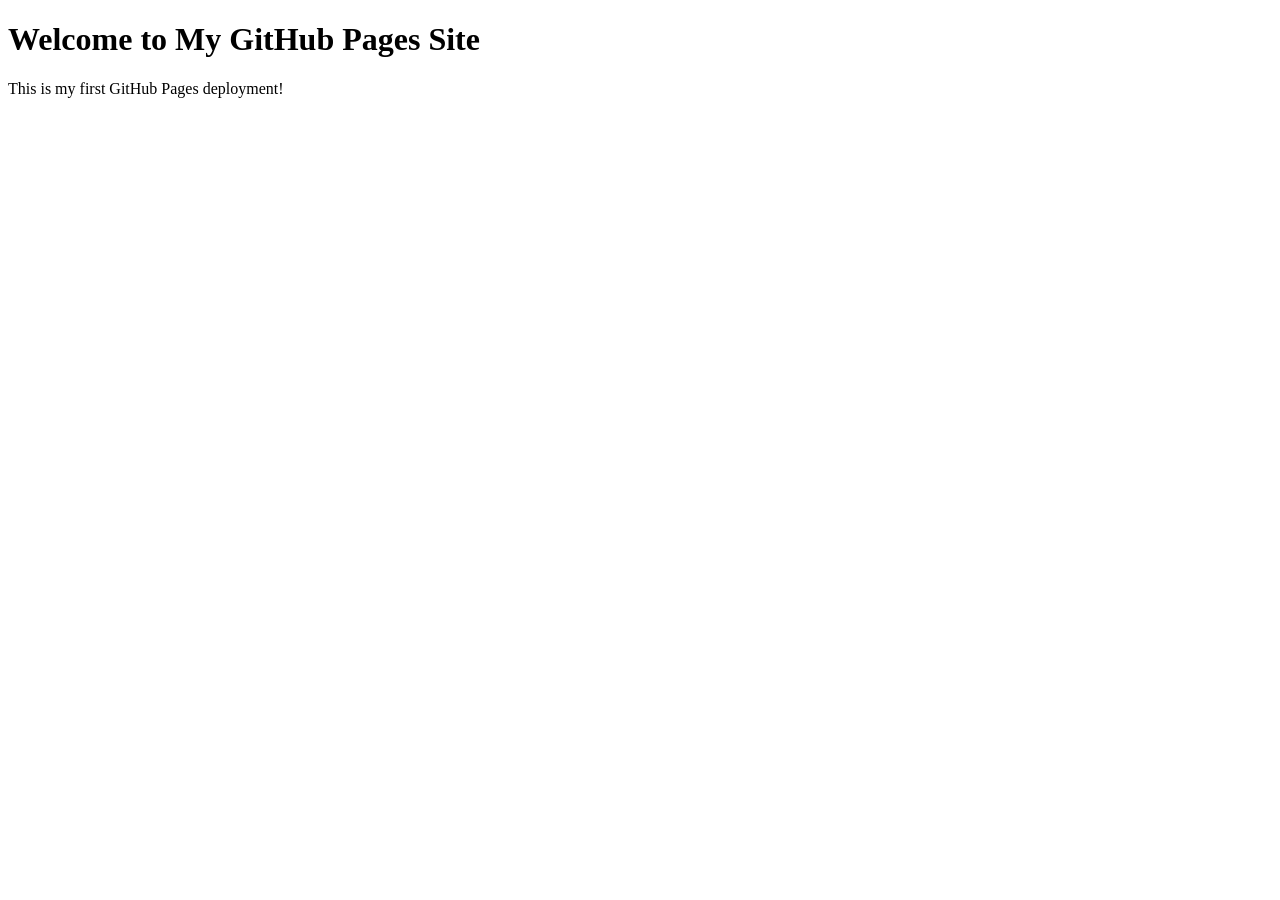
==== index.html @ 26586c3c "Add files via upload" ====
<!DOCTYPE html>
<html lang="en">
<head>
    <meta charset="UTF-8">
    <meta name="viewport" content="width=device-width, initial-scale=1.0">
    <title>My GitHub Pages Site</title>
</head>
<body>
    <h1>Welcome to My GitHub Pages Site</h1>
    <p>This is my first GitHub Pages deployment!</p>
</body>
</html>
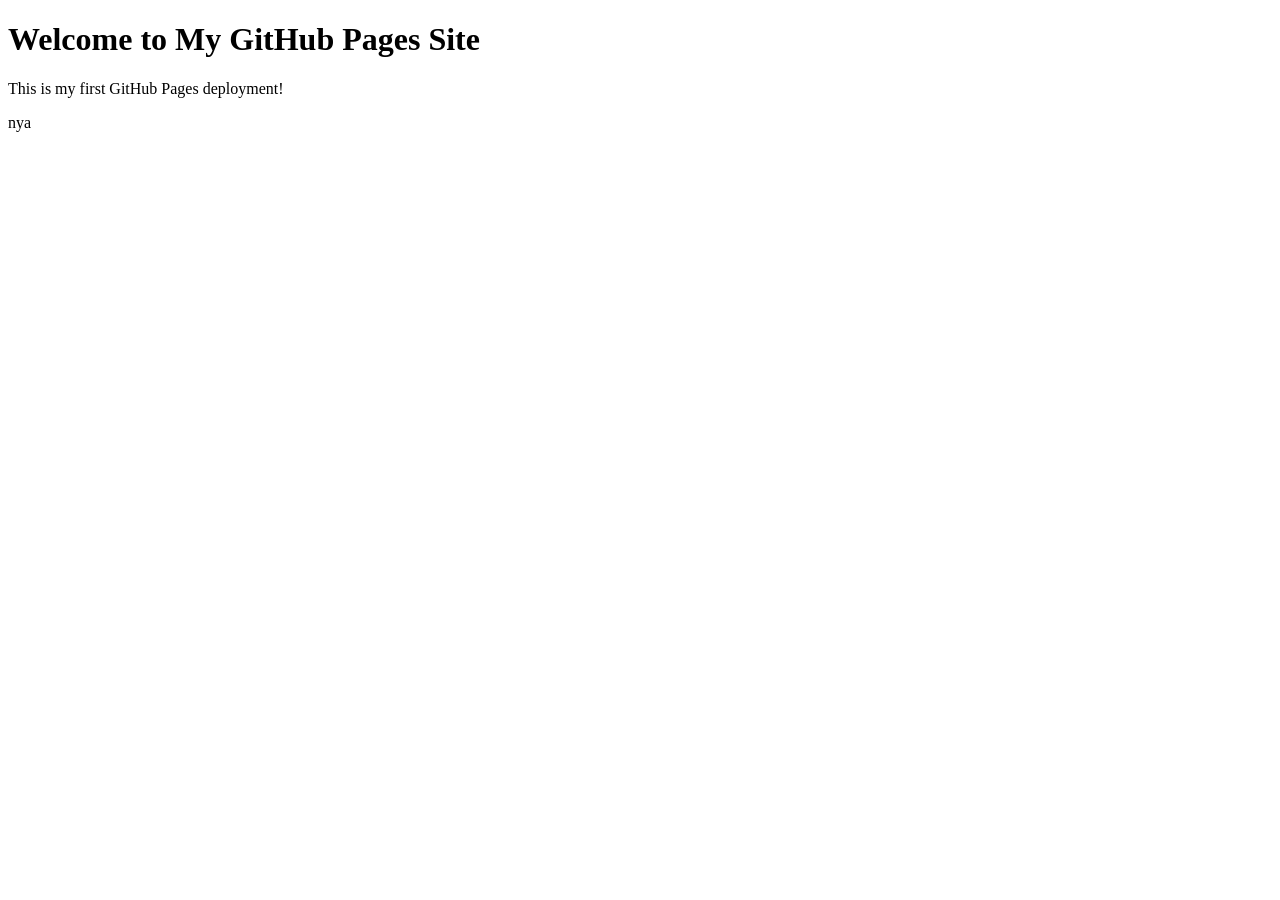
==== commit d32bc1fa: "Add files via upload" ====
--- a/index.html
+++ b/index.html
@@ -8,5 +8,6 @@
 <body>
     <h1>Welcome to My GitHub Pages Site</h1>
     <p>This is my first GitHub Pages deployment!</p>
+    <p>nya</p>
 </body>
 </html>
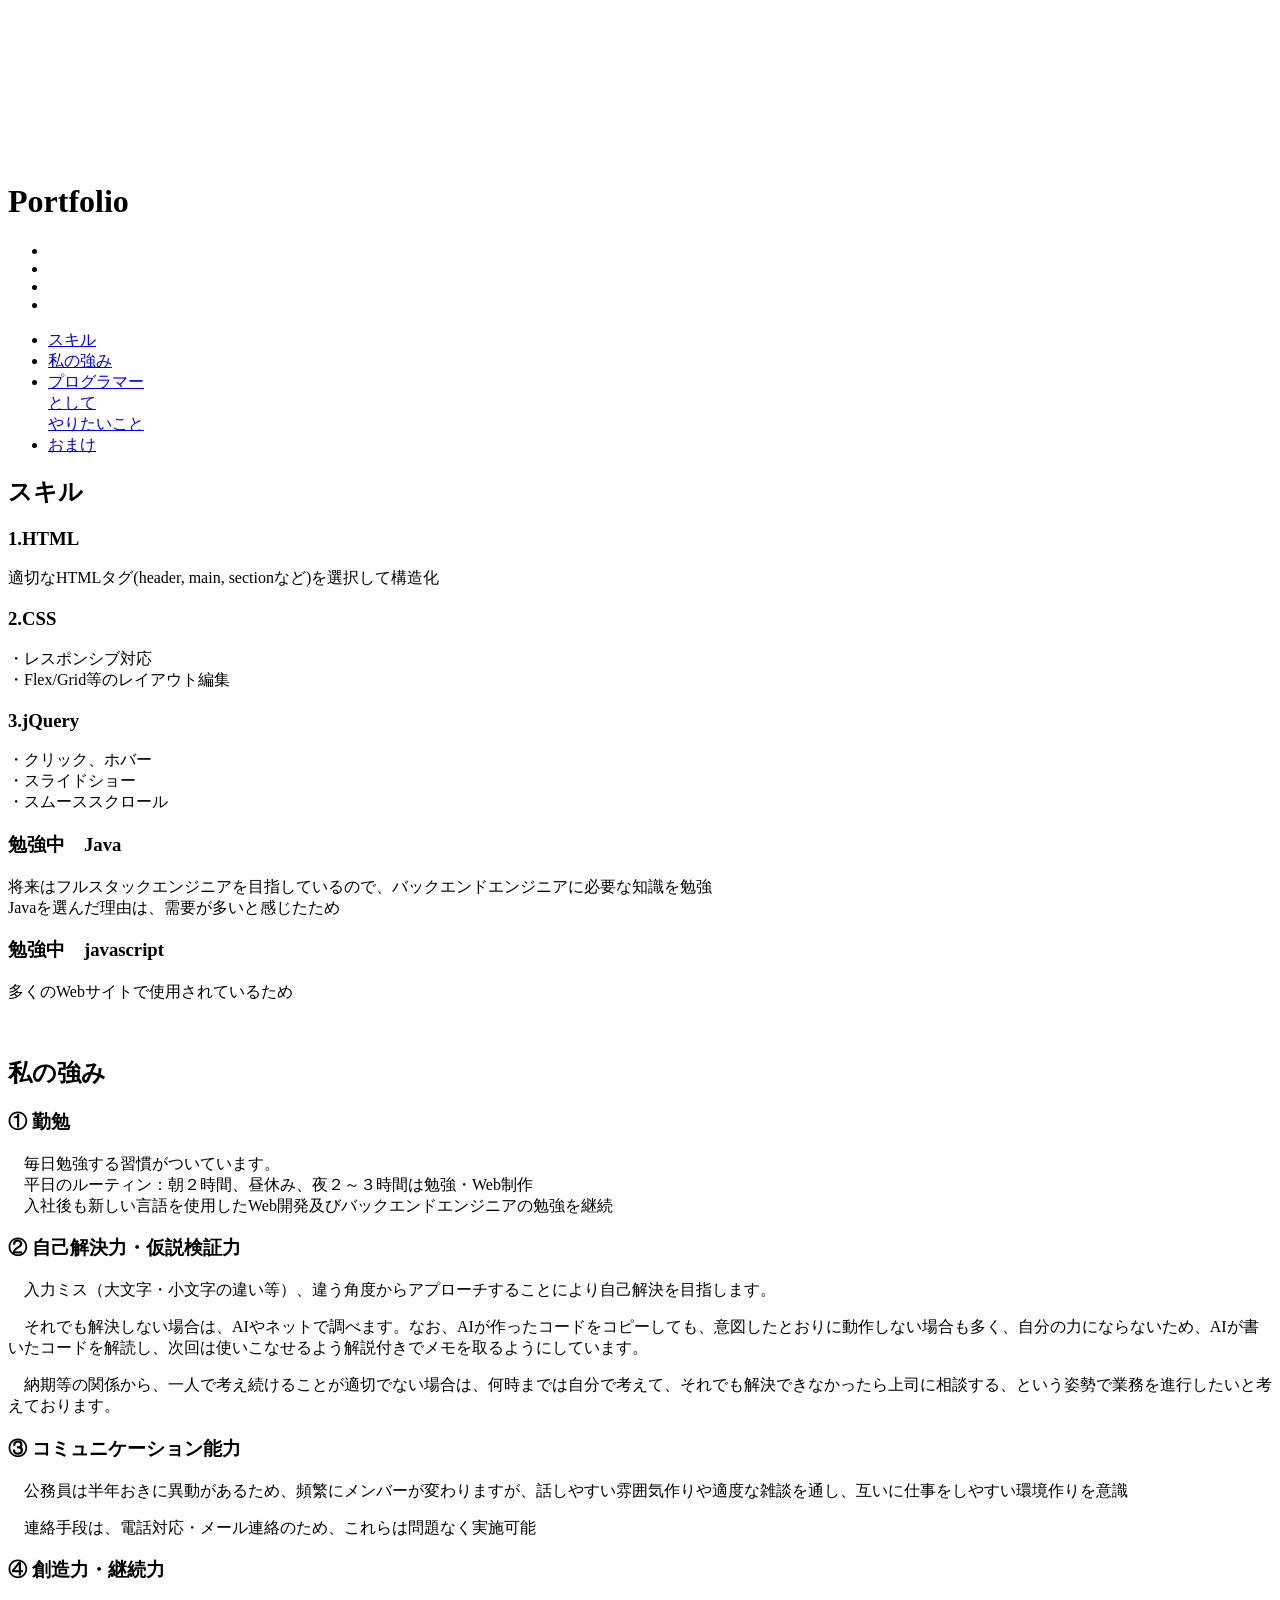
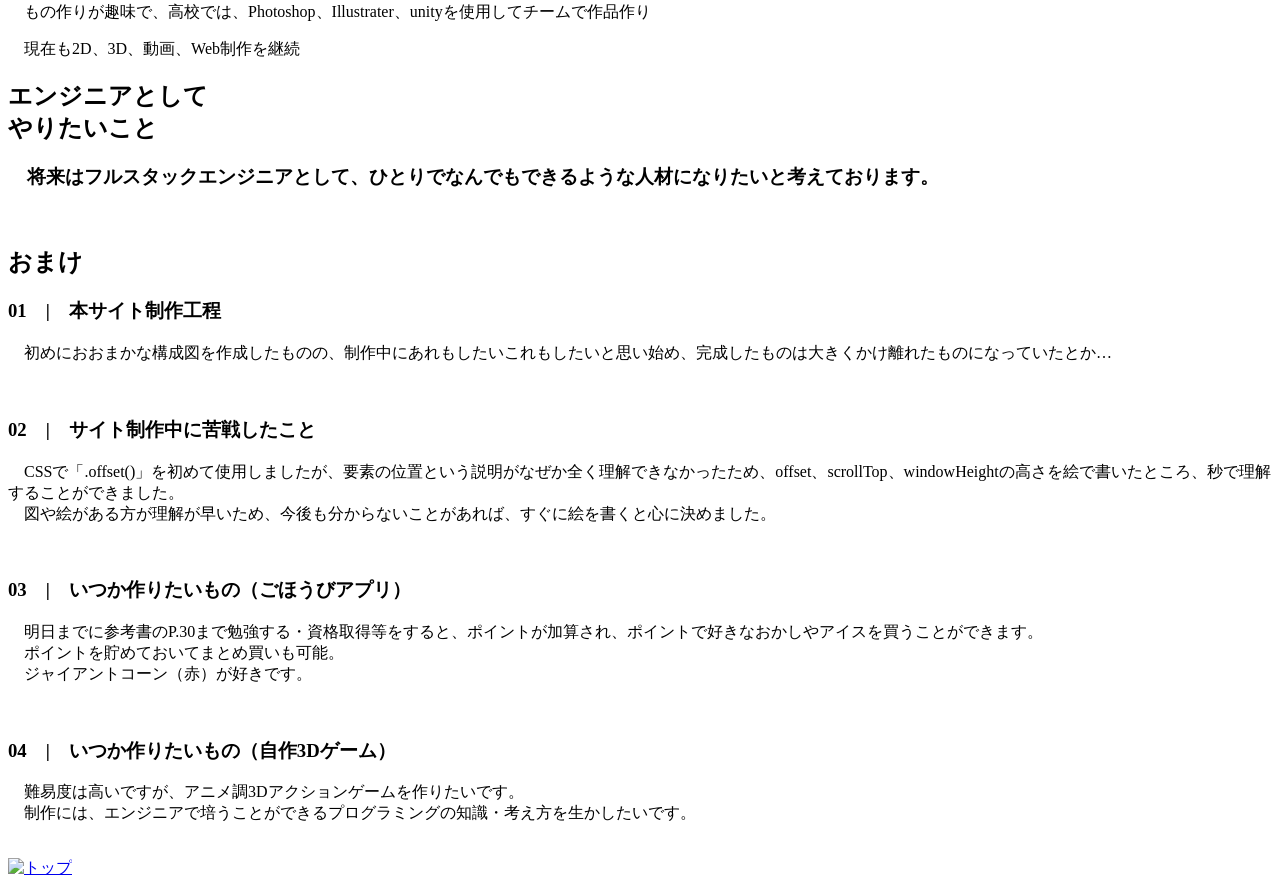
==== commit 39b16df1: "Update index.html" ====
--- a/index.html
+++ b/index.html
@@ -1,13 +1,150 @@
 <!DOCTYPE html>
-<html lang="en">
+<html lang="ja">
 <head>
     <meta charset="UTF-8">
     <meta name="viewport" content="width=device-width, initial-scale=1.0">
-    <title>My GitHub Pages Site</title>
+    <title>Document</title>
+    <link rel="stylesheet" href="style.css">
+    <link rel="preconnect" href="https://fonts.googleapis.com">
+    <link rel="preconnect" href="https://fonts.gstatic.com" crossorigin>
+    <link href="https://fonts.googleapis.com/css2?family=Dela+Gothic+One&display=swap" rel="stylesheet">
 </head>
 <body>
-    <h1>Welcome to My GitHub Pages Site</h1>
-    <p>This is my first GitHub Pages deployment!</p>
-    <p>nya</p>
+    <video src="img/movie.mp4" autoplay muted loop></video>
+    <header>
+        <h1>Portfolio</h1>
+    </header>
+    <main>
+        <div id="top-3D">
+            <ul id="top-image">
+                <li><img src="img/wink.png" alt=""></li>
+                <li><img src="img/jump.png" alt=""></li>
+                <li><img src="img/cat.png" alt=""></li>
+                <li><img src="img/gard.png" alt=""></li>
+            </ul>
+            <nav id="top-menu">
+                <ul id="text">
+                    <li><a href="#Skills">スキル</a><img src="img/HCJ.png" alt=""></li>
+                    <li><a href="#Strongpoint">私の強み</a><img src="img/strongpoint.png" alt=""></li>
+                    <li><a href="#Todo">プログラマー<br>として<br>やりたいこと</a><img src="img/programmer.png" alt=""></li>
+                    <li><a href="#Omake">おまけ</a><img src="img/omake.png" alt=""></li>
+                </ul>
+            </nav>
+        </div>
+
+        <div id="maincenter">
+            <section id="Skills">
+                <h2>スキル</h2>
+                    <div>
+                        <h3>1.HTML</h3>
+                        <p>適切なHTMLタグ(header, main, sectionなど)を選択して構造化</p>
+                    </div>
+                    <div>
+                        <h3>2.CSS</h3>
+                        <p>・レスポンシブ対応<br>
+                        ・Flex/Grid等のレイアウト編集</p>
+                    </div>
+                    <div>
+                    <h3>3.jQuery</h3>
+                        <p>・クリック、ホバー<br>
+                        ・スライドショー<br>
+                        ・スムーススクロール</p>
+                        
+                    </div>
+                    <div>
+                        <h3>勉強中　Java</h3>
+                        <p>将来はフルスタックエンジニアを目指しているので、バックエンドエンジニアに必要な知識を勉強<br>
+                        Javaを選んだ理由は、需要が多いと感じたため</p>
+                    </div>
+                    <div>
+                        <h3>勉強中　javascript</h3>
+                        <p>多くのWebサイトで使用されているため</p>
+                    </div>
+
+                    <img src="img/gide.png" alt="">
+            </section>
+        
+        
+            <section id="Strongpoint">
+                <h2>私の強み</h2>
+                    <div id="hiddenbox">
+                        <div class="sidebox-left">
+                            <h3>① 勤勉</h3>
+                                <p>　毎日勉強する習慣がついています。<br>
+                                　平日のルーティン：朝２時間、昼休み、夜２～３時間は勉強・Web制作</br>
+                                　入社後も新しい言語を使用したWeb開発及びバックエンドエンジニアの勉強を継続</p>
+                        </div>
+                        <div class="sidebox-right">
+                            <h3>② 自己解決力・仮説検証力</h3>
+                                <p>　入力ミス（大文字・小文字の違い等）、違う角度からアプローチすることにより自己解決を目指します。</p>
+                                <p>　それでも解決しない場合は、AIやネットで調べます。なお、AIが作ったコードをコピーしても、意図したとおりに動作しない場合も多く、自分の力にならないため、AIが書いたコードを解読し、次回は使いこなせるよう解説付きでメモを取るようにしています。</p>
+                                <p>　納期等の関係から、一人で考え続けることが適切でない場合は、何時までは自分で考えて、それでも解決できなかったら上司に相談する、という姿勢で業務を進行したいと考えております。</p>
+                        </div>
+                        <div class="sidebox-left">
+                            <h3>③ コミュニケーション能力</h3>
+                                <p>　公務員は半年おきに異動があるため、頻繁にメンバーが変わりますが、話しやすい雰囲気作りや適度な雑談を通し、互いに仕事をしやすい環境作りを意識</p>
+                                <p>　連絡手段は、電話対応・メール連絡のため、これらは問題なく実施可能</p>
+                        </div>
+                        <div class="sidebox-right">
+                            <h3>④ 創造力・継続力</h3>
+                                <p>　もの作りが趣味で、高校では、Photoshop、Illustrater、unityを使用してチームで作品作り</p>
+                                <p>　現在も2D、3D、動画、Web制作を継続</p>
+                        </div>
+                    </div>
+            </section>
+
+            <section id="Todo">
+                <h2>エンジニアとして<br>やりたいこと</h2>
+                    <h3>　将来はフルスタックエンジニアとして、ひとりでなんでもできるような人材になりたいと考えております。</h3>
+                <img src="img/kick.png" alt="">
+            </section>
+
+            <section id="Omake">
+                <h2>おまけ</h2>
+                    <h3>01　|　本サイト制作工程</h3>
+                        <div class="omakebox">
+                                <p>　初めにおおまかな構成図を作成したものの、制作中にあれもしたいこれもしたいと思い始め、完成したものは大きくかけ離れたものになっていたとか…</p>
+                                <img src="img/web.png" alt="">
+                        </div>
+                    <h3>02　|　サイト制作中に苦戦したこと</h3>
+                        <div class="omakebox">
+                            <p>　CSSで「.offset()」を初めて使用しましたが、要素の位置という説明がなぜか全く理解できなかったため、offset、scrollTop、windowHeightの高さを絵で書いたところ、秒で理解することができました。<br>
+                            　図や絵がある方が理解が早いため、今後も分からないことがあれば、すぐに絵を書くと心に決めました。</p>
+                            <img src="img/offset.jpg" alt="">
+                        </div>
+                    <h3>03　|　いつか作りたいもの（ごほうびアプリ）</h3>
+                        <div class="omakebox">
+                            <p>　明日までに参考書のP.30まで勉強する・資格取得等をすると、ポイントが加算され、ポイントで好きなおかしやアイスを買うことができます。</br>
+                            　ポイントを貯めておいてまとめ買いも可能。<br>　ジャイアントコーン（赤）が好きです。</p>
+                            <img src="img/mogumogu.png" alt="">
+                        </div>
+                    <h3>04　|　いつか作りたいもの（自作3Dゲーム）</h3>
+                        <div class="omakebox">
+                            <p>　難易度は高いですが、アニメ調3Dアクションゲームを作りたいです。<br>　制作には、エンジニアで培うことができるプログラミングの知識・考え方を生かしたいです。</p>
+                            <img src="img/SIN.detail.jpg" alt="">
+                            <img src="img/SIN.face.jpg" alt="">
+                        </div>
+            </section>
+        </div>
+
+        <!-- <section id="challenge">
+            <div>
+                <h4>チャレンジモード</h4>
+                <img src="img/offbtn.png" alt="offbtn">
+            </div>
+            <div>
+                <h5>☆</h5>
+            </div>
+        </section> -->
+    </main>
+    <footer>
+        <div id="page-top" class="top-btn">
+            <a href="#">
+                <img src="img/topbtn-close.png" alt="トップ">
+            </a>
+        </div>
+    </footer>
+    <script src="js/jquery-4.0.0.min.js"></script>
+    <script src="js/main.js"></script>
 </body>
 </html>
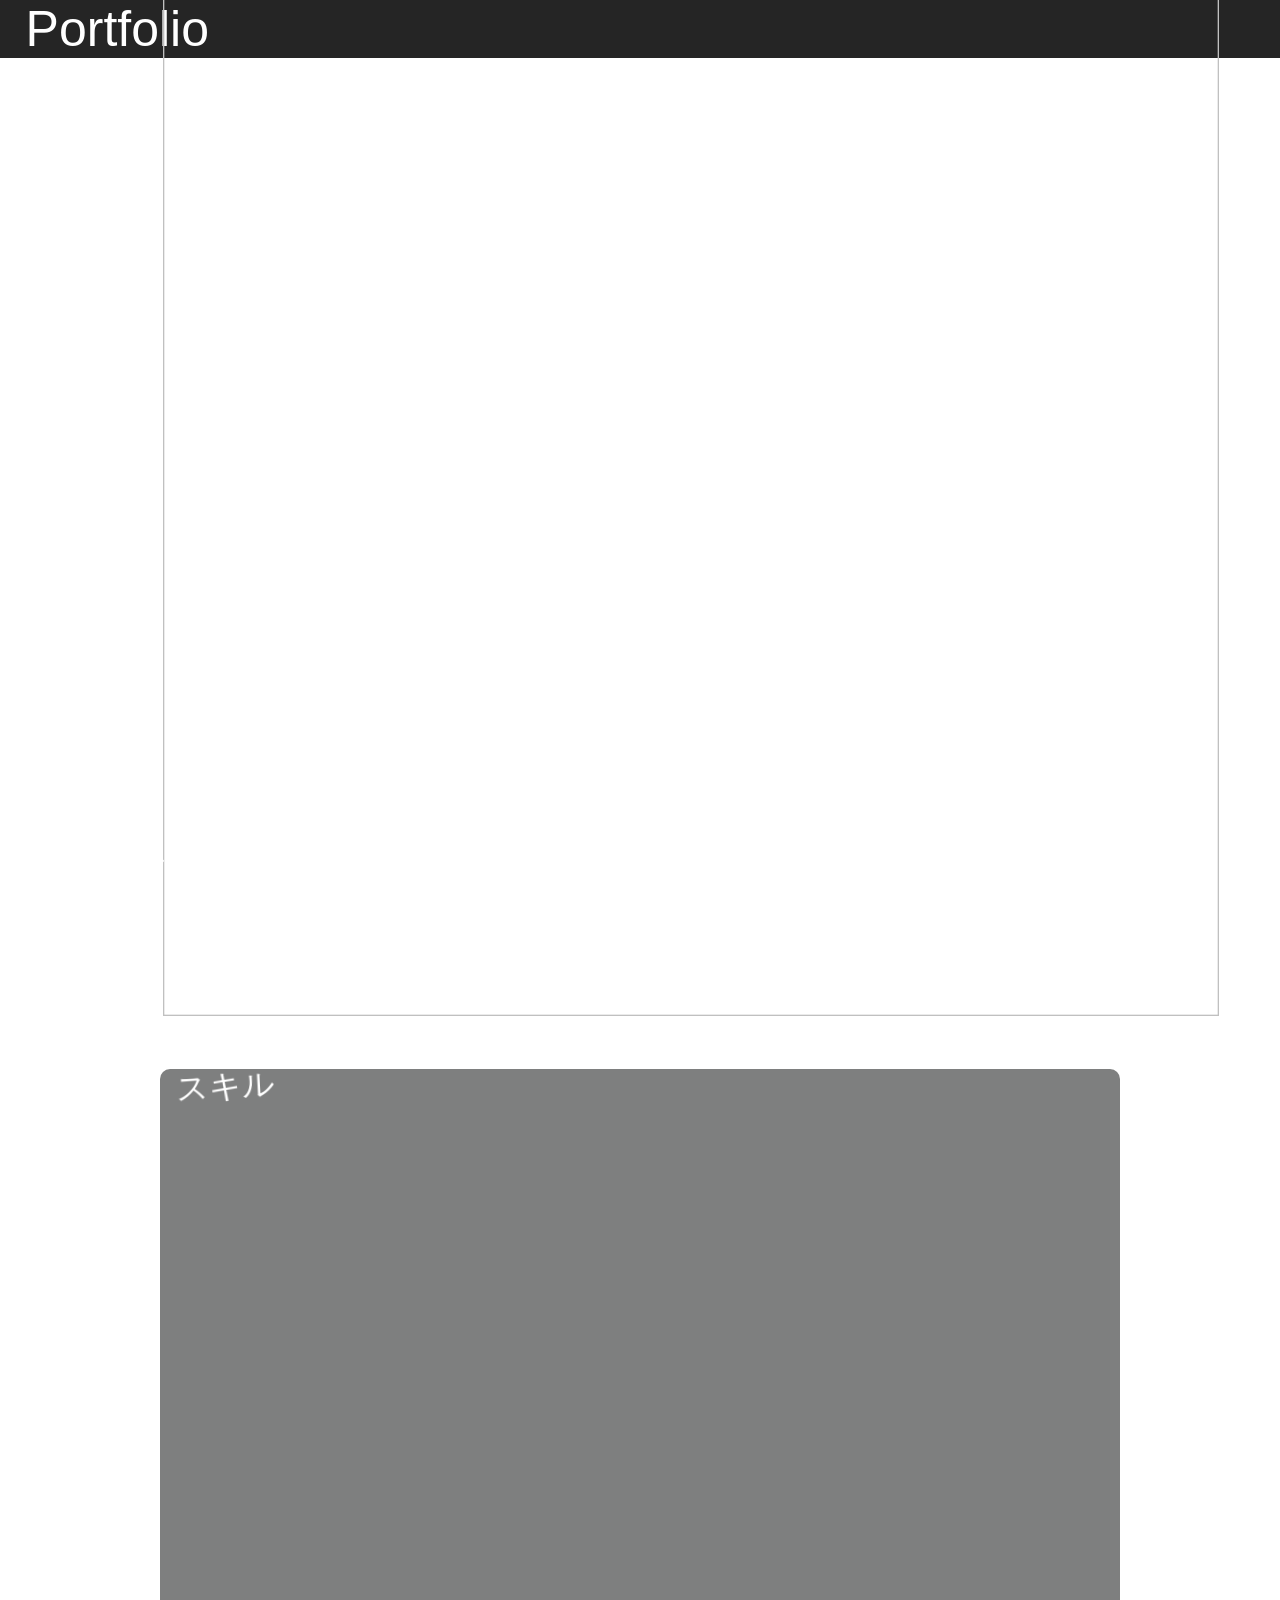
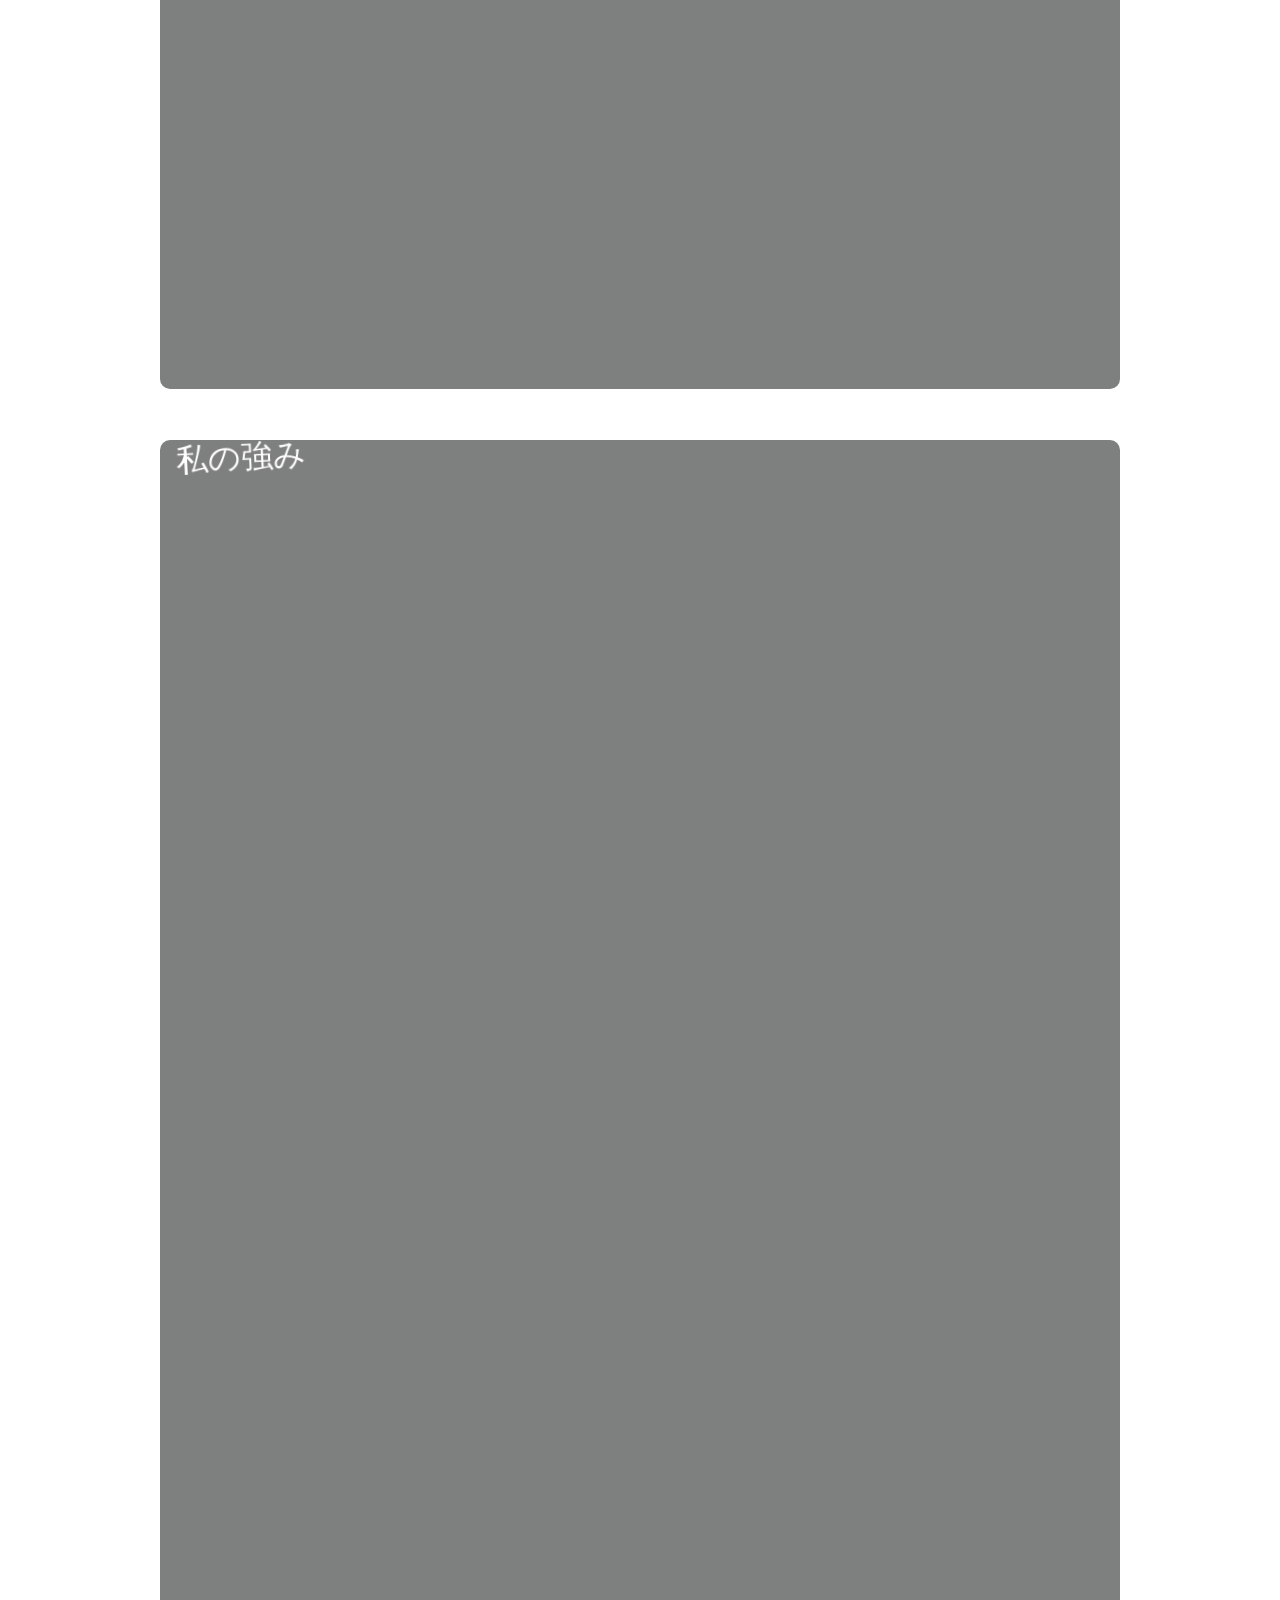
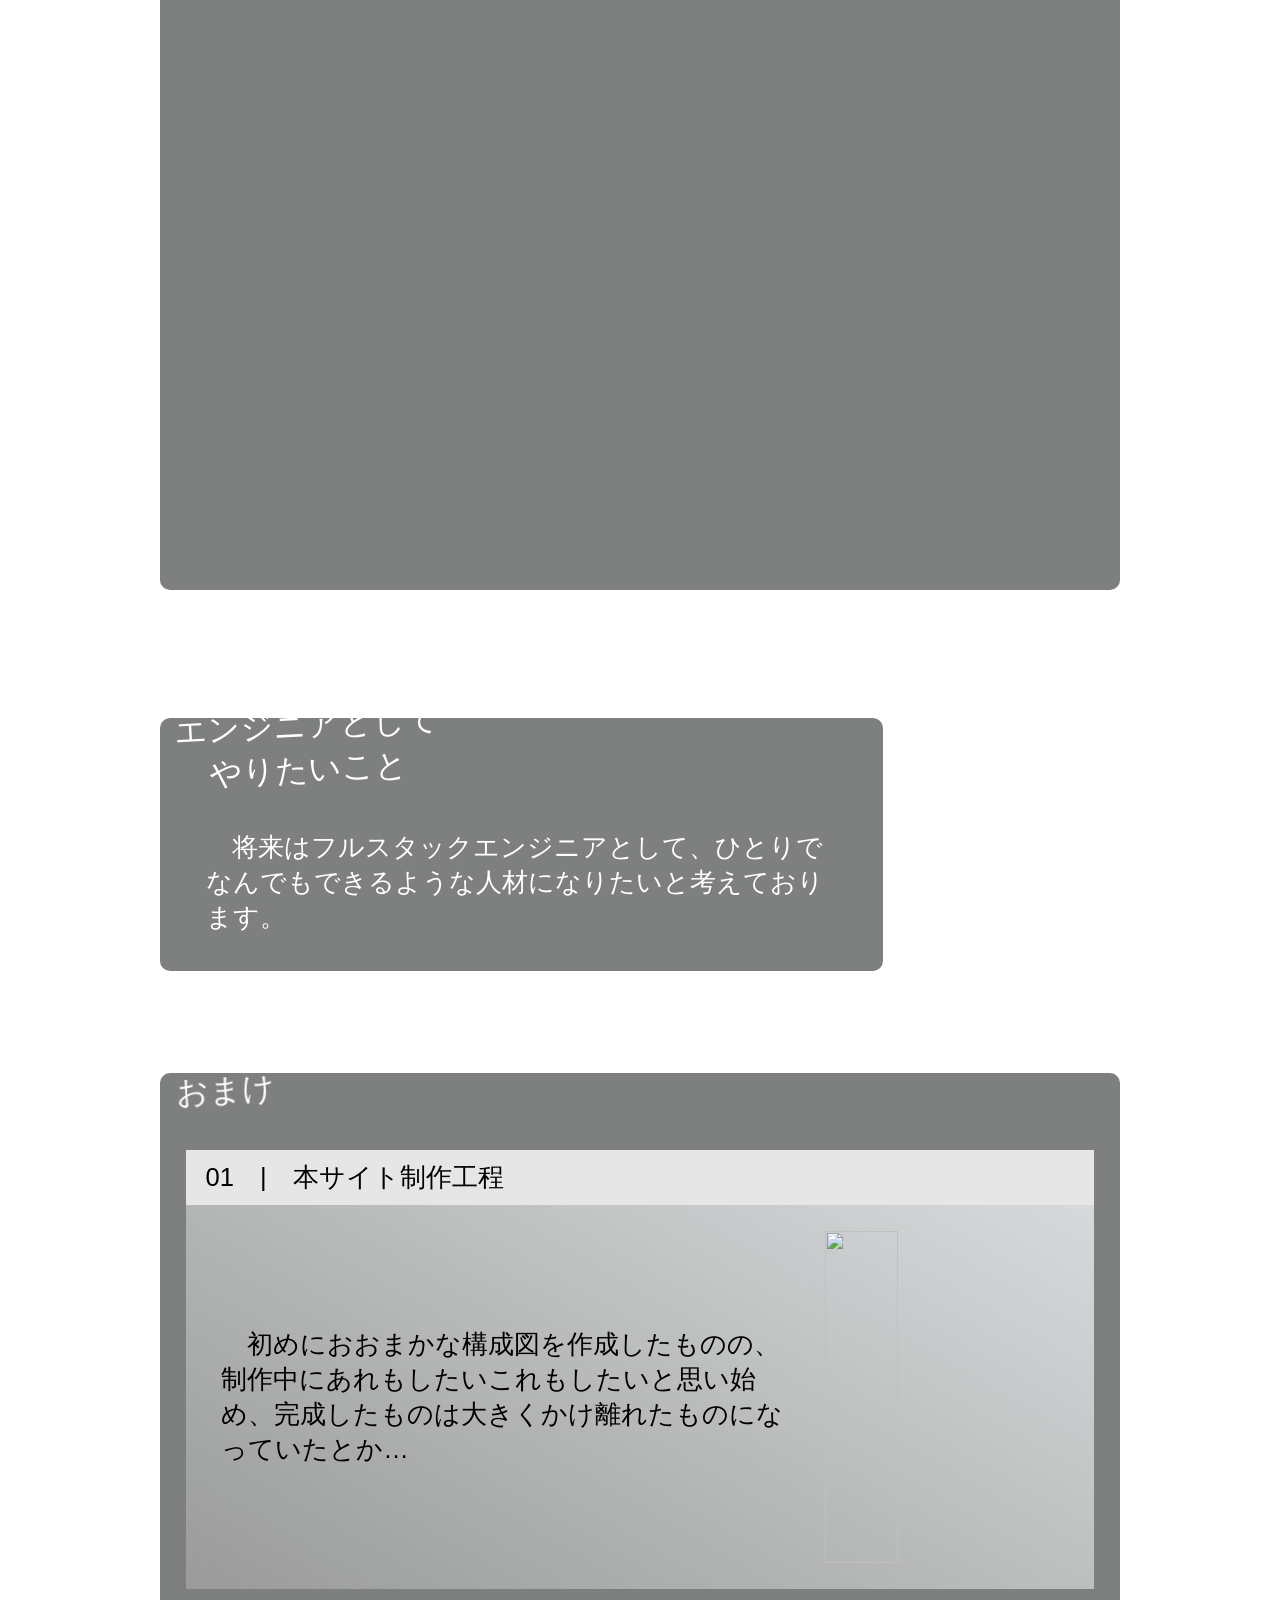
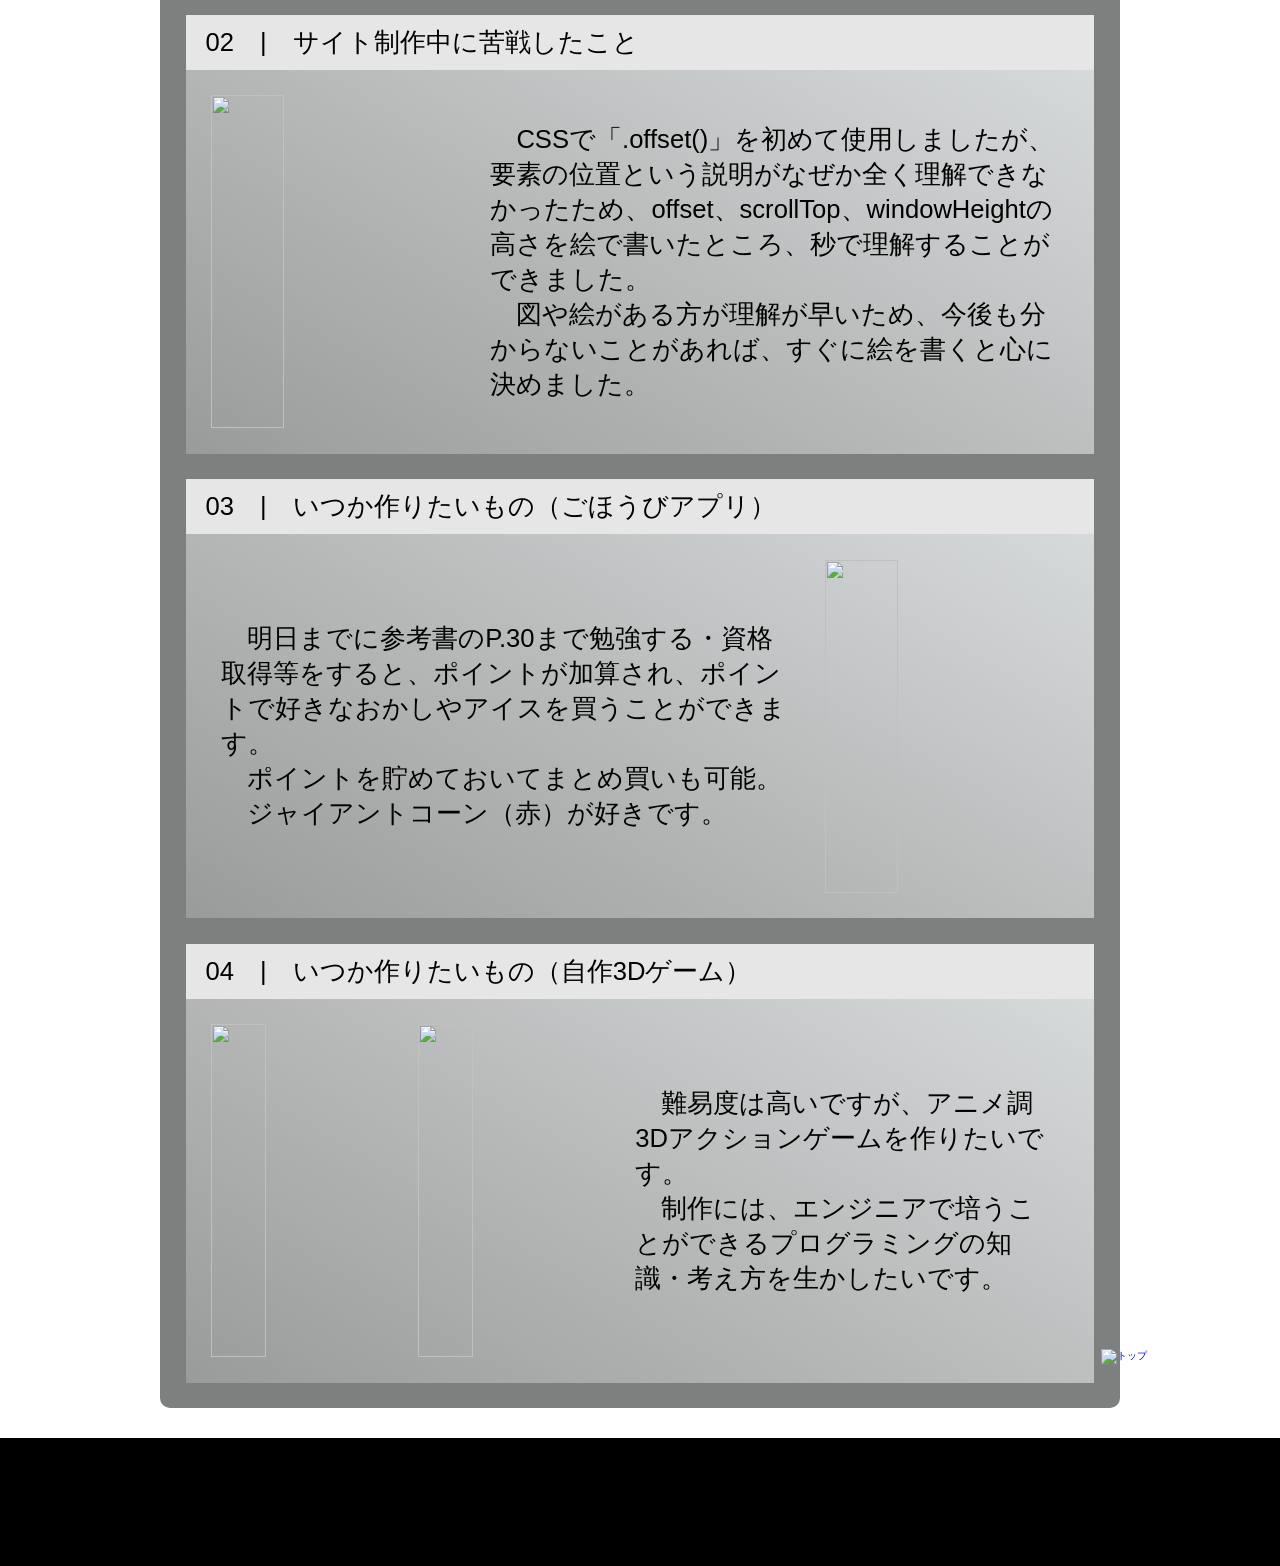
==== commit 580b64f4: "Add files via upload" ====
--- a/index.html
+++ b/index.html
@@ -147,4 +147,4 @@
     <script src="js/jquery-4.0.0.min.js"></script>
     <script src="js/main.js"></script>
 </body>
-</html>
+</html>
--- a/style.css
+++ b/style.css
@@ -0,0 +1,651 @@
+*{
+    padding: 0;
+    margin: 0;
+    font-family: "Dela Gothic One", sans-serif;
+    font-weight: 400;
+    font-style: normal;
+}
+
+:root{
+    --basecolor:rgba(250, 254, 255, 0.712);
+
+}
+
+ul{
+    list-style-type: none;
+}
+
+html{
+    font-size: 62.5%;
+}
+
+
+body{
+    display: flex;
+    flex-direction: column;
+    align-items: center;
+    margin: 0;
+    overflow-x: hidden;
+}
+
+body::before{
+    content: "";
+    background-image: url('img/bg.png');
+    background-size: cover;
+    position: fixed;
+    top: 0;
+    left: 0;
+    width: 100%;
+    height: 100%;
+    z-index: -1;
+}
+
+video{
+    position: fixed;
+    width: 100%;
+    height: auto;
+    top: 0;
+    right: -2rem;
+    z-index: -2;
+}
+
+header{
+    background: #252525;
+    background-size: cover;
+    color: white;
+    width: 100%;
+    align-items: center;
+
+
+    h1{
+        font-size: clamp(3rem, 4vw, 5rem);
+        padding-left: 2%;
+    }
+    
+}
+
+main{
+    width: 75vw;
+    margin: 0 auto;
+}
+
+h3{
+    font-size: clamp(1.5rem, 2vw ,4.5rem);
+    padding: clamp(0.3rem ,2vw ,1rem) clamp(0.5rem ,2vw,2rem);
+}
+
+h2{
+    font-size: clamp(1.2rem ,2.5vw ,4rem);
+    color: #fff;
+    text-align: center;
+}
+
+
+
+p{
+    font-size: clamp(1rem , 2vw, 3.8rem);
+    padding: clamp(0rem,1vw,1rem);
+}
+
+#top-3D{
+    position: relative;
+    height: clamp(30rem ,75vw, 150rem);
+    margin-top: 0;
+
+    #top-image li img{
+        position: absolute;
+        width: 100%;
+        height: 100%;
+        transform: scale(1.1);
+        top: -5rem;
+        left: clamp(2.5rem, 4vw, 15rem);
+
+        animation: float 3s ease infinite;
+    }
+        
+    #top-menu{    
+
+        ul{
+            position: absolute;
+            bottom: 0;
+
+            display: flex;
+            justify-content: space-around;
+            align-items: center;
+            gap: clamp(0.5rem,3vw,30rem);
+            width: 100%;
+            height: 35%;
+            transform: scale(1.2);
+
+            li{
+                width: 25%;
+                height: 70%;
+                text-align: center;
+                display: flex;
+                flex-direction: column;
+                align-items: center;
+                justify-content: center;
+                background-size: contain;
+                background-repeat: no-repeat;
+                background-position: center;
+                color: #fff;
+                position: relative;               
+                
+                a{
+                    position: absolute;
+                    z-index: 200;
+                    transition: transform 0.3s ease 0.05s;
+
+                    text-decoration: none;
+                    display: block;
+                    width: 80%;
+                    height: 80%;
+                    font-size: clamp(1.2rem ,2.5vw ,4rem);
+                    color: #fff;
+                    display: flex;
+                    justify-content: center;
+                    align-items: center;
+
+                        &:hover{
+                            cursor: pointer;
+                        }
+                }
+                
+                img{
+                    opacity: 0;
+                    transition: transform 0.3s ease 0.2s;
+                    width: 80%;
+                    height: auto;
+                    position: absolute;
+                    z-index: 180;
+                }
+
+
+                &:nth-child(1){
+                    background-image: url('img/mark-red.png');
+                    transition: transform 0.3s ease;             
+                
+                    &:hover{
+                        transform: scale(1.1);
+                    
+                        a{
+                            scale: 1.3;
+                            align-items: normal;
+                            justify-content: start;                
+                        }
+
+                        img{
+                            opacity: 1;
+                            transform: rotate(-15deg);
+                        }
+                    }
+                }
+
+                
+                &:nth-child(2n){
+                    background-image: url('img/mark.png');
+                    transform: translateY(20%);
+                    transition: transform 0.3s ease;
+                                    
+                    &:hover{
+                        transform: scale(1.1);
+                    
+                        a{
+                            scale: 1.3;
+                            align-items: normal;
+                            justify-content: end;                
+                        }
+
+                        img{
+                            opacity: 1;
+                            transform: rotate(15deg);
+                        }
+                    }
+                }
+
+                &:nth-child(3){
+                    background-image: url('img/mark-red.png');
+                    transition: transform 0.3s ease;             
+                
+                    a{
+                        font-size: clamp(0.8rem ,2vw ,4rem);
+                    }
+
+                    &:hover{
+                        transform: scale(1.1);
+                    
+                        a{
+                            scale: 1.3;
+                            align-items: normal;
+                            justify-content: start;     
+                            top: -6%;           
+                        }
+
+                        img{
+                            opacity: 1;
+                            transform: rotate(-15deg);
+                            bottom: -8%;
+                        }
+                    }
+                }
+            }
+        }
+    }
+}
+   
+
+
+@keyframes float {
+    0% {
+        transform: translateY(0) rotate(0deg);
+    }
+
+    50% {
+        transform: translateY(-15px) rotate(2deg);
+    }
+
+    100% {
+        transform: translateY(0) rotate(0deg);
+    }
+
+}
+
+section{
+    margin-top: clamp(5rem,4vw,15rem);
+    background: rgba(41, 43, 43, 0.6);
+    border-radius: 10px;
+    padding: clamp(1rem, 2vw, 3rem);
+    padding-top: clamp(1.2rem,5vw,7rem);
+}
+
+
+
+#maincenter{
+    width: 75vw;
+    margin: clamp(0,2vw,10rem) 0 clamp(.5rem , 2vw ,3rem);
+    line-height: (1.6rem, 4vw, 4.5rem);    
+    position: relative;
+    box-sizing: border-box;
+
+    h2{
+        position: absolute;  
+        transform: rotate(-3deg);
+        top: -3rem;
+        left: -1rem;
+        padding: clamp(1rem ,2vw ,3rem);
+        background: url('img/weapon.jpg');
+        background-size: cover;
+        background-position: center;
+        z-index: 300;
+    }
+
+
+
+    
+    #Skills{
+        display: grid;
+        gap: clamp(10px , 3vw, 30px);
+        grid-template-columns: 1fr 1fr 1fr 1fr 1fr 1fr;
+        grid-template-rows: 400px 400px;
+        grid-template-areas: 
+            "A A B B C C"
+            "D D D E E E"
+         ;
+        
+        position: relative;
+
+        div{
+            padding: clamp(5px ,1vw ,20px);
+            border-radius: 5%;
+            background: var(--basecolor);
+            opacity: 0;
+            transform: translateY(50px);
+            transition: all 0.3s ease 0.3s;      
+
+            &:nth-of-type(1){
+                grid-area: A;
+            };
+
+            &:nth-of-type(2){
+                grid-area: B;
+            };
+
+            &:nth-of-type(3){
+                grid-area: C;
+            }
+
+            &:nth-of-type(4){
+                grid-area: D;
+            }
+
+            &:nth-of-type(5){
+                grid-area: E;
+            }
+            
+        }
+
+        .appear{
+            opacity: 1;
+            transform: translateY(0px);
+        }
+
+        img{
+            position: absolute;
+            bottom: clamp(-40%,2vw,-30%);
+            right: -15%;
+            width: clamp(40%,4vw,50%);
+            height: auto;
+            z-index: 500;
+        }
+
+        p{
+            margin-left: clamp(1rem ,2vw ,4rem);
+        }
+    }
+            
+    
+
+
+
+
+    #Strongpoint{
+        position: relative;
+    
+        img{
+            position: absolute;
+            top: 25%;
+            left: -15%;
+            width: 30%;
+            height: auto;
+            transform: rotate(-5deg);
+        }
+        
+        #hiddenbox{
+            overflow: hidden;
+            border: none;
+            background: none;
+            width: 95%;
+            margin: 0 auto;
+            padding: 0;
+        }
+
+        div{
+            width: 80%;
+            margin: clamp(.5rem, 2vw ,3rem) auto;
+            background-color: #fff;
+            border: clamp(1rem, 2vw,2rem) solid #000;
+            padding: clamp(.5rem , 2vw,1.5rem);
+
+            
+            h3{
+                position: relative;
+                width: fit-content;
+                border: 4px solid #000;
+                border-left: none;
+                border-right: none;
+            }
+
+            h3::before{
+                content: "";
+                position: absolute;
+                left: 0;
+                top: 3px;
+                width: 100%;
+                border-bottom: 1px solid #000;
+
+            }
+
+            h3::after{
+                content: "";
+                position: absolute;
+                left: 0;
+                bottom: 3px;
+                width: 100%;
+                border-bottom: 1px solid #000;
+            }
+
+            p{
+                margin-left: clamp(5px ,2vw ,30px);
+            }
+        }
+
+        div.sidebox-left{
+                border-color: rgb(211, 208, 133);
+                transform: translateX(-1700px);
+                transition: transform 0.3s ease 0.5s;
+            }
+
+        div.sidebox-right{
+                border-color: rgb(199, 144, 182);
+                transform: translateX(1700px);
+                transition: transform 0.3s ease 0.5s;
+            }
+
+        
+    }
+
+    #Todo{
+        position: relative;
+        margin-top: clamp(6rem,10vw,30rem);
+        width: 70%;
+        color: #fff;
+        margin-right: 3rem;
+
+        img{
+            position: absolute;
+            width: 45%;
+            top: clamp(-60%,5vw,-45%);
+            right: -40%;
+            height: auto;
+            z-index: 500;
+        }
+
+        h2{
+            top: -4rem;
+        }
+
+        h3{
+            margin-top: clamp(1rem,3.8vw,7rem);
+            padding-top: 0;
+        }
+    }
+
+    #Omake{
+        position: relative;
+        width: 100%;
+        margin: auto 0;
+        margin-top: clamp(5rem , 8vw ,18rem);
+        margin-bottom: 3rem;
+        box-sizing: border-box;
+        
+        h3{
+            margin-top: clamp(1rem , 2vw, 4rem);
+            background: rgb(230, 230, 230);
+            font-size: clamp(1.2rem, 2vw ,4.5rem);
+            
+            &:hover{
+                filter: invert(100%);
+            }
+
+            &:first-of-type{
+                margin-top: clamp(0rem,1vw,5rem);
+            }
+        }
+
+
+
+        .omakebox{
+            padding: clamp(.5rem, 2vw,3rem) clamp(1rem, 2vw,5rem);
+            width: 100%;
+            margin: 0 auto;
+            height: clamp(20rem ,30vw ,70rem);
+            display: flex;
+            gap: clamp(1rem,2vw,3rem);
+            justify-content: center;
+            align-items: center;
+            background: linear-gradient(-150deg,var(--basecolor),rgba(218, 218, 218, 0.3));
+            box-sizing: border-box;
+
+
+            p{
+                width: 70%;
+                overflow-wrap: break-word;
+            }
+            
+            img{
+                width: 30%;
+                height: 100%;
+                box-sizing: border-box;
+            }
+
+            &:nth-of-type(2n){
+                flex-direction: row-reverse;
+            }
+        }
+
+    }
+}
+
+
+/* #challenge{
+    position: absolute;
+    width: 6%;
+    height: 35rem;
+    margin: 0 auto;
+    bottom: 0;
+    left: 0;
+    display: flex;
+    flex-direction: column;
+    flex-wrap: wrap;
+    justify-content: start;
+    align-items: center;
+    padding: 1.5rem;
+    background: #ccc;
+    box-sizing: border-box;
+    border-radius: 0;
+
+    h4{
+       font-size: clamp(1.5rem , 2vw, 3rem);
+       writing-mode: vertical-rl;
+       margin-bottom: 40%;
+       
+    }
+
+    h5{
+        font-size: 5rem;
+        background: #ccc;
+
+
+    }
+
+    img{
+        width: 100%;
+        height: auto;
+        
+    }
+} */
+
+            
+
+footer{
+    background: #000;
+    width: 100%;
+    height: clamp(5rem , 10vw ,15rem);
+    position: relative;
+    
+
+    #page-top{
+        
+
+        a img{
+            position: absolute;
+            top: -70%;
+            right: 4%;
+            margin: 0 auto;
+            width: 10%;
+            height: auto;
+            opacity: 1;
+
+            /* transition: all ease-out; */
+            
+        }
+    }
+}
+
+
+
+@media screen and (max-width: 1024px) {
+
+        #maincenter{
+
+        #Skills{
+            grid-template-columns: 1fr 1fr 1fr 1fr 1fr 1fr;
+            grid-template-rows: 280px 280px;
+
+        }
+    }
+}
+
+
+@media screen and (max-width: 768px) {
+
+    #top-3d{
+        #top-menu{
+
+            ul{
+                flex-wrap: wrap;
+            }
+            
+            li{
+                width: 70%;
+            }
+        }
+    }
+
+    #maincenter{
+
+        #Skills{
+            display: grid;
+            grid-template-columns: 1fr 1fr;
+            grid-template-rows: 150px 150px 150px;
+            grid-template-areas: 
+                "A B"
+                "C E"
+                "D D"
+            ;
+
+            div{
+                &:nth-of-type(1){
+                    grid-area: A;
+                };
+                
+                &:nth-of-type(2){
+                    grid-area: B;
+                };
+
+                &:nth-of-type(3){
+                    grid-area: C;
+                }
+
+                &:nth-of-type(4){
+                    grid-area: D;
+                }
+
+                &:nth-of-type(5){
+                    grid-area: E;
+                }
+            }
+        }
+    }
+}
+
+@media screen and (max-width: 480px) {
+
+    main #maincenter #Omake .omakebox{
+            img{
+
+                height: 75%;
+            }
+        }
+}
+
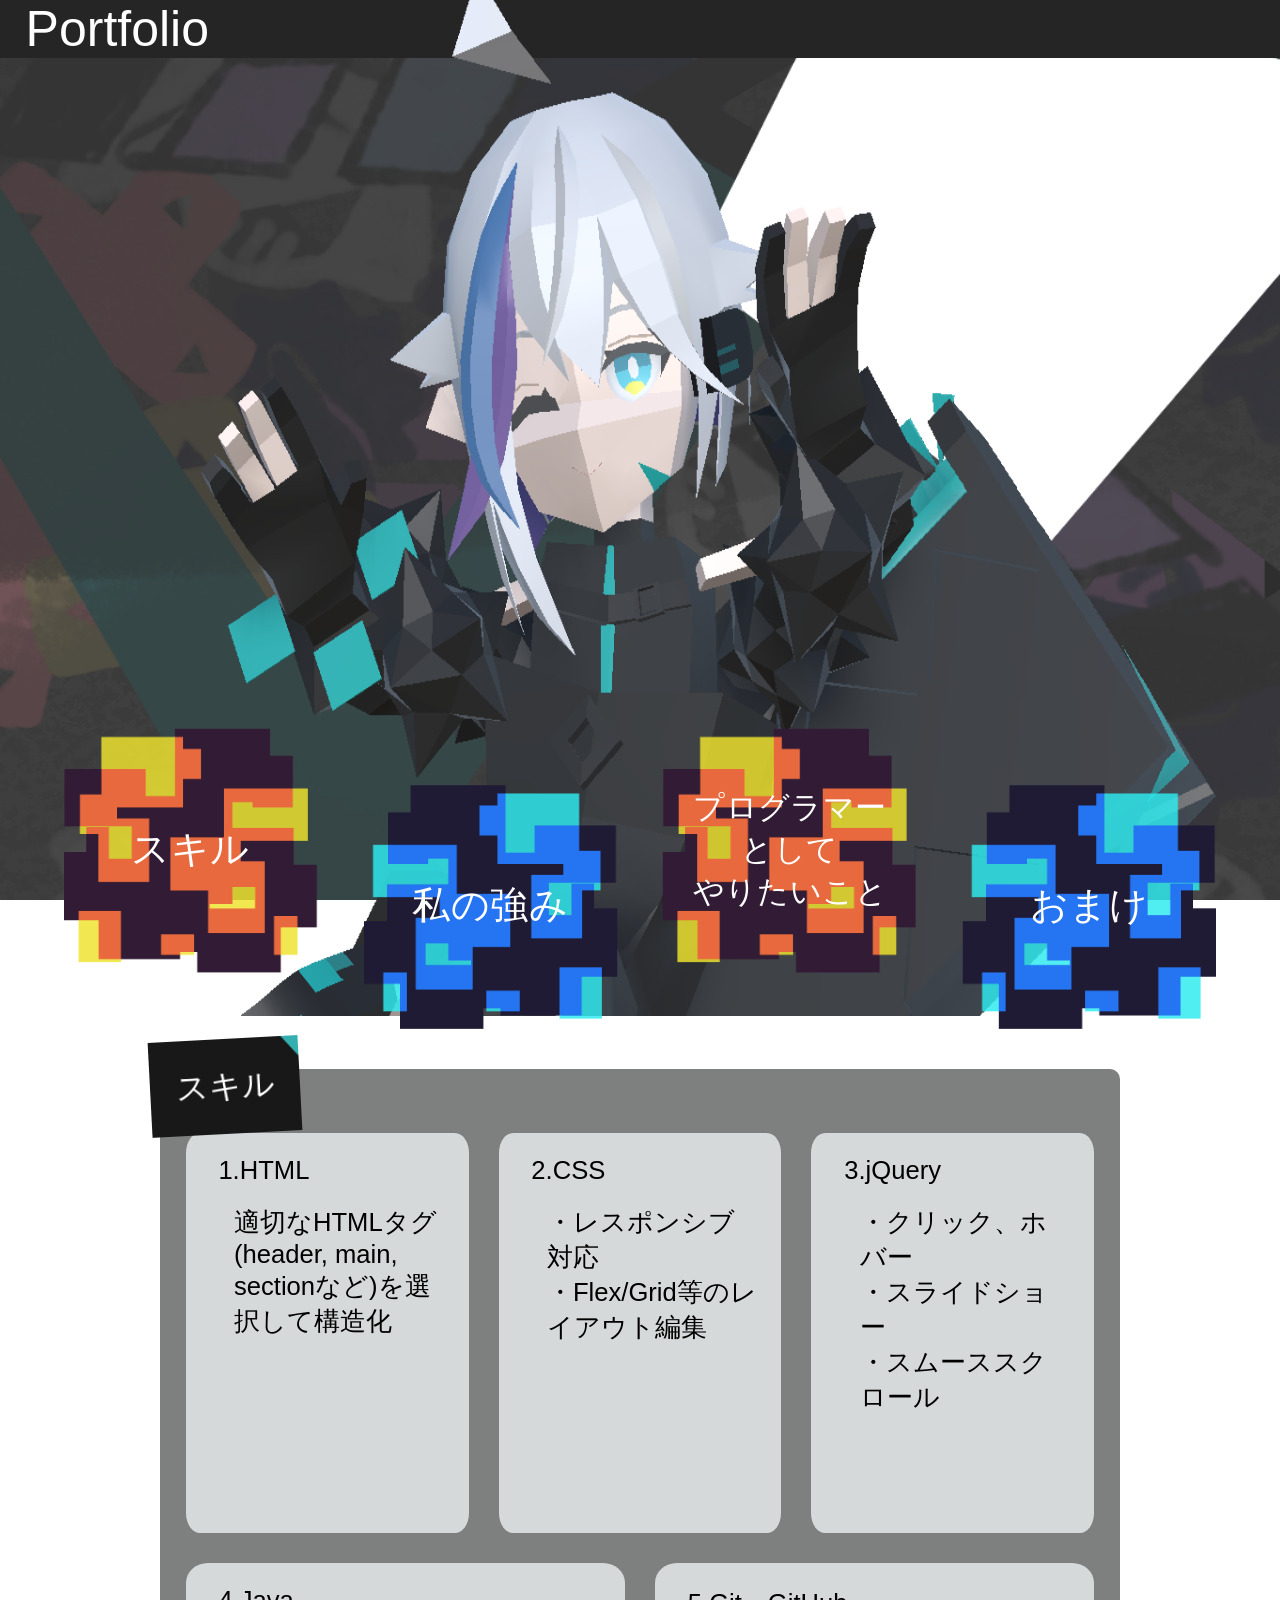
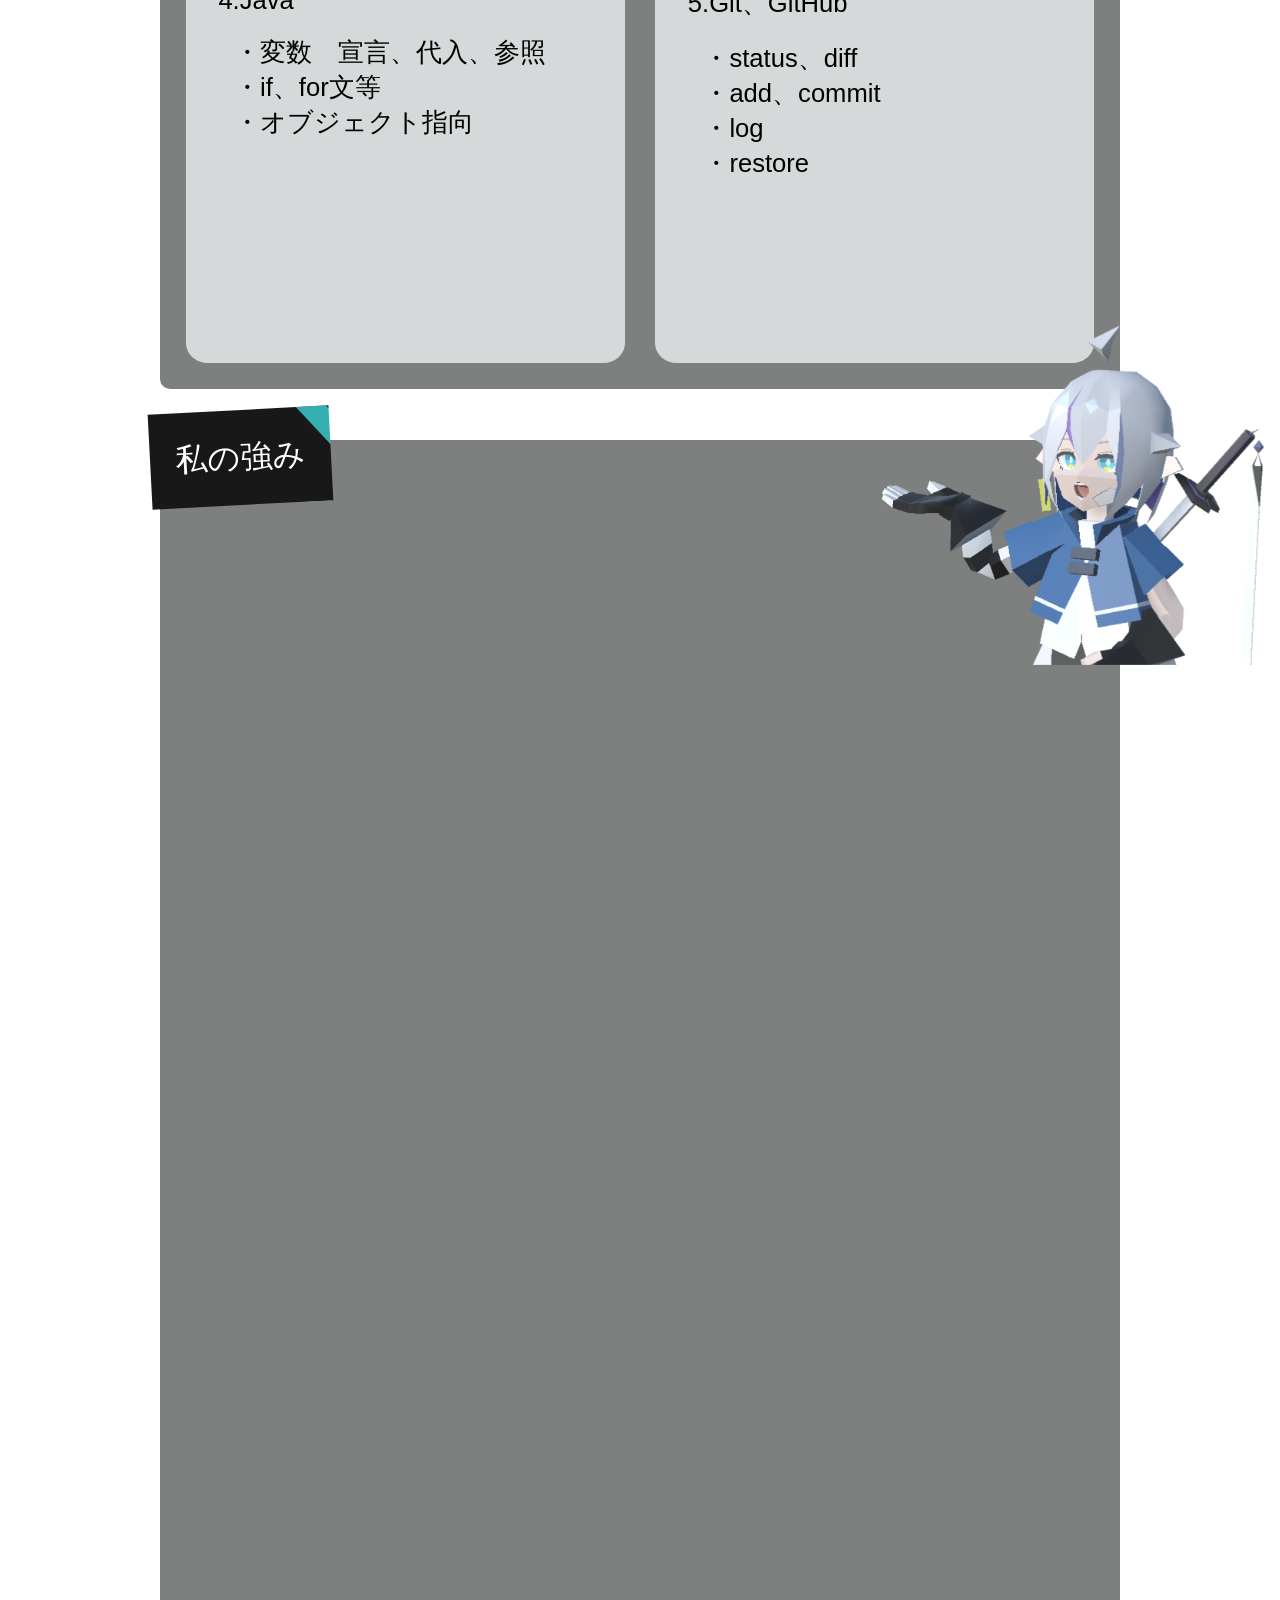
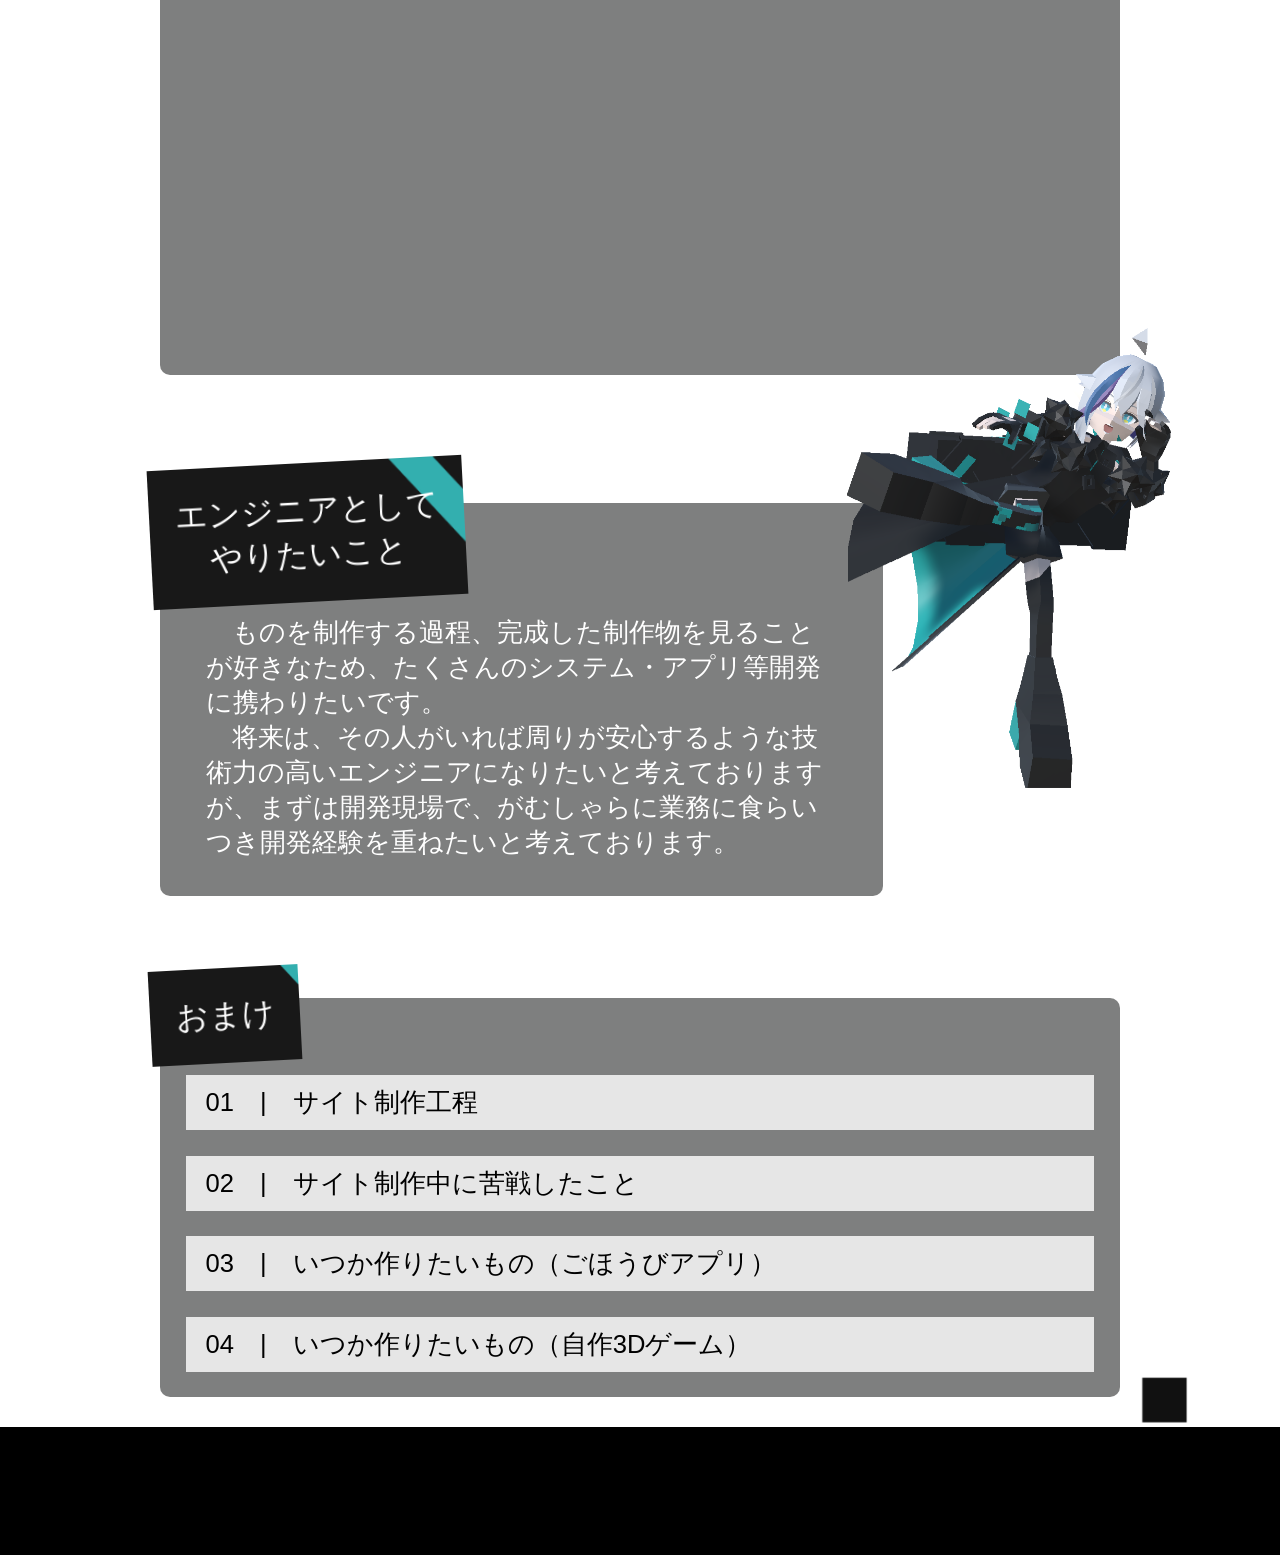
==== commit 760830ef: "Add files via upload" ====
--- a/index.html
+++ b/index.html
@@ -41,24 +41,19 @@
                     </div>
                     <div>
                         <h3>2.CSS</h3>
-                        <p>・レスポンシブ対応<br>
-                        ・Flex/Grid等のレイアウト編集</p>
+                        <p>・レスポンシブ対応<br>・Flex/Grid等のレイアウト編集</p>
                     </div>
                     <div>
-                    <h3>3.jQuery</h3>
-                        <p>・クリック、ホバー<br>
-                        ・スライドショー<br>
-                        ・スムーススクロール</p>
-                        
+                        <h3>3.jQuery</h3>
+                        <p>・クリック、ホバー<br>・スライドショー<br>・スムーススクロール</p>
                     </div>
                     <div>
-                        <h3>勉強中　Java</h3>
-                        <p>将来はフルスタックエンジニアを目指しているので、バックエンドエンジニアに必要な知識を勉強<br>
-                        Javaを選んだ理由は、需要が多いと感じたため</p>
+                        <h3>4.Java</h3>
+                        <p>・変数　宣言、代入、参照<br>・if、for文等<br>・オブジェクト指向</p>
                     </div>
                     <div>
-                        <h3>勉強中　javascript</h3>
-                        <p>多くのWebサイトで使用されているため</p>
+                        <h3>5.Git、GitHub</h3>
+                        <p>・status、diff<br>・add、commit<br>・log<br>・restore</p>
                     </div>
 
                     <img src="img/gide.png" alt="">
@@ -72,38 +67,40 @@
                             <h3>① 勤勉</h3>
                                 <p>　毎日勉強する習慣がついています。<br>
                                 　平日のルーティン：朝２時間、昼休み、夜２～３時間は勉強・Web制作</br>
-                                　入社後も新しい言語を使用したWeb開発及びバックエンドエンジニアの勉強を継続</p>
+                                　入社後も新しい言語を使用した開発及びバックエンドエンジニアの勉強を継続</p>
                         </div>
                         <div class="sidebox-right">
                             <h3>② 自己解決力・仮説検証力</h3>
-                                <p>　入力ミス（大文字・小文字の違い等）、違う角度からアプローチすることにより自己解決を目指します。</p>
-                                <p>　それでも解決しない場合は、AIやネットで調べます。なお、AIが作ったコードをコピーしても、意図したとおりに動作しない場合も多く、自分の力にならないため、AIが書いたコードを解読し、次回は使いこなせるよう解説付きでメモを取るようにしています。</p>
-                                <p>　納期等の関係から、一人で考え続けることが適切でない場合は、何時までは自分で考えて、それでも解決できなかったら上司に相談する、という姿勢で業務を進行したいと考えております。</p>
+                                <p>　すぐ人に聞くのではなく、まずは自分で考え、違う角度からアプローチする等して解決</p>
+                                <p>　なお、納期等の関係から、一人で考え続けることが適切でない場合は、すぐに相談するというように、ケースバイケースで柔軟に対応したいと考えております。</p>
                         </div>
                         <div class="sidebox-left">
                             <h3>③ コミュニケーション能力</h3>
                                 <p>　公務員は半年おきに異動があるため、頻繁にメンバーが変わりますが、話しやすい雰囲気作りや適度な雑談を通し、互いに仕事をしやすい環境作りを意識</p>
-                                <p>　連絡手段は、電話対応・メール連絡のため、これらは問題なく実施可能</p>
+                                <p>　連絡手段は、電話対応・メール連絡のため、これらは問題なく実施可能できます</p>
                         </div>
                         <div class="sidebox-right">
                             <h3>④ 創造力・継続力</h3>
-                                <p>　もの作りが趣味で、高校では、Photoshop、Illustrater、unityを使用してチームで作品作り</p>
-                                <p>　現在も2D、3D、動画、Web制作を継続</p>
+                                <p>　もの作りが趣味で、高校では、Photoshop、Illustrater、unityを使用してチームで作品作り<br>
+                                　現在も2D、3D、動画、Web制作を継続</p>
                         </div>
                     </div>
             </section>
 
             <section id="Todo">
                 <h2>エンジニアとして<br>やりたいこと</h2>
-                    <h3>　将来はフルスタックエンジニアとして、ひとりでなんでもできるような人材になりたいと考えております。</h3>
+                    <h3>　ものを制作する過程、完成した制作物を見ることが好きなため、たくさんのシステム・アプリ等開発に携わりたいです。<br>
+                        　将来は、その人がいれば周りが安心するような技術力の高いエンジニアになりたいと考えておりますが、まずは開発現場で、がむしゃらに業務に食らいつき開発経験を重ねたいと考えております。</h3>
                 <img src="img/kick.png" alt="">
             </section>
 
             <section id="Omake">
                 <h2>おまけ</h2>
-                    <h3>01　|　本サイト制作工程</h3>
+                    <h3>01　|　サイト制作工程</h3>
                         <div class="omakebox">
-                                <p>　初めにおおまかな構成図を作成したものの、制作中にあれもしたいこれもしたいと思い始め、完成したものは大きくかけ離れたものになっていたとか…</p>
+                                <p>　初めにおおまかな構成図を作成したものの、完成したものは大きくかけ離れたものになっていたとか…<br>
+                                　サイトが完成した頃は、プログラミングの学習を始めて、約１か月が経過していましたが、
+                                できることが増えていく過程が楽しく、継続して学習できました。</p>
                                 <img src="img/web.png" alt="">
                         </div>
                     <h3>02　|　サイト制作中に苦戦したこと</h3>
@@ -120,7 +117,7 @@
                         </div>
                     <h3>04　|　いつか作りたいもの（自作3Dゲーム）</h3>
                         <div class="omakebox">
-                            <p>　難易度は高いですが、アニメ調3Dアクションゲームを作りたいです。<br>　制作には、エンジニアで培うことができるプログラミングの知識・考え方を生かしたいです。</p>
+                            <p>　難易度は高いですが、アニメ調3Dアクションゲームを作りたいです。<br>　制作には、エンジニアで培うことができる開発の経験を生かしたいです。</p>
                             <img src="img/SIN.detail.jpg" alt="">
                             <img src="img/SIN.face.jpg" alt="">
                         </div>
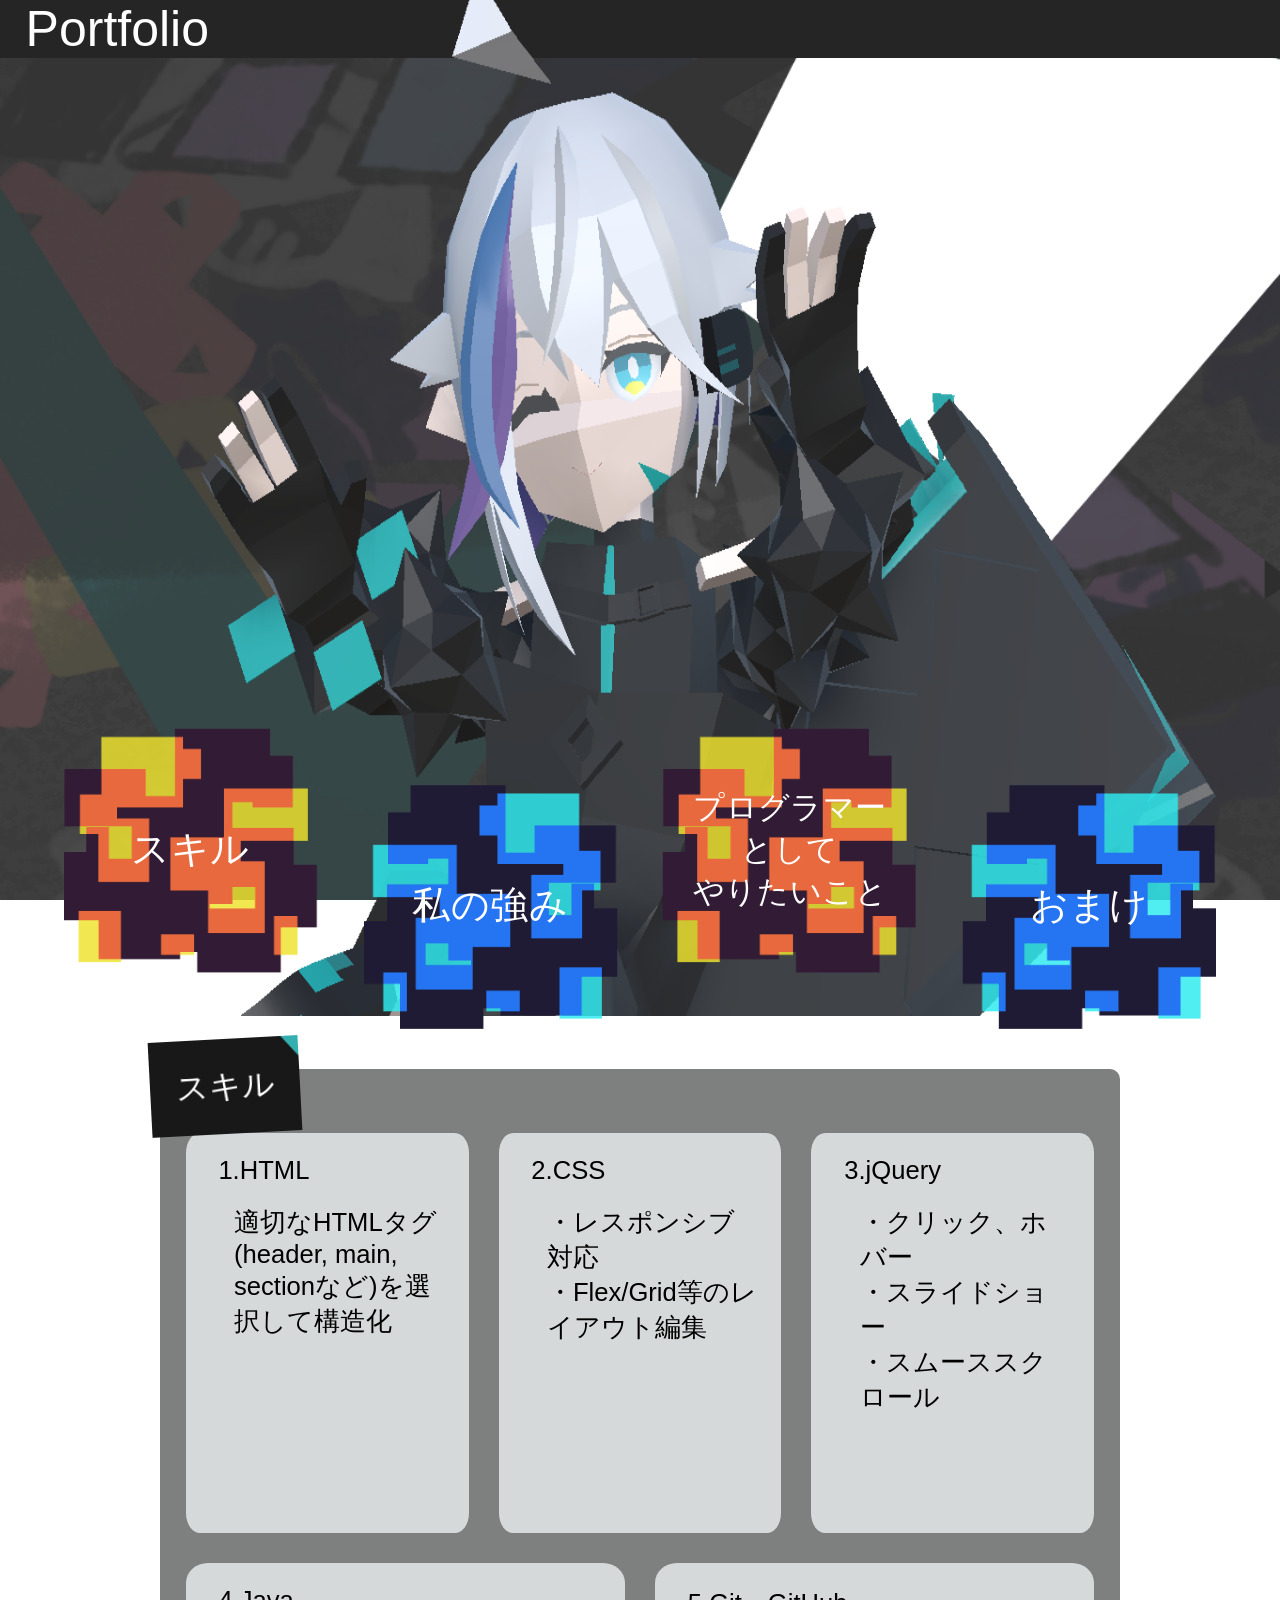
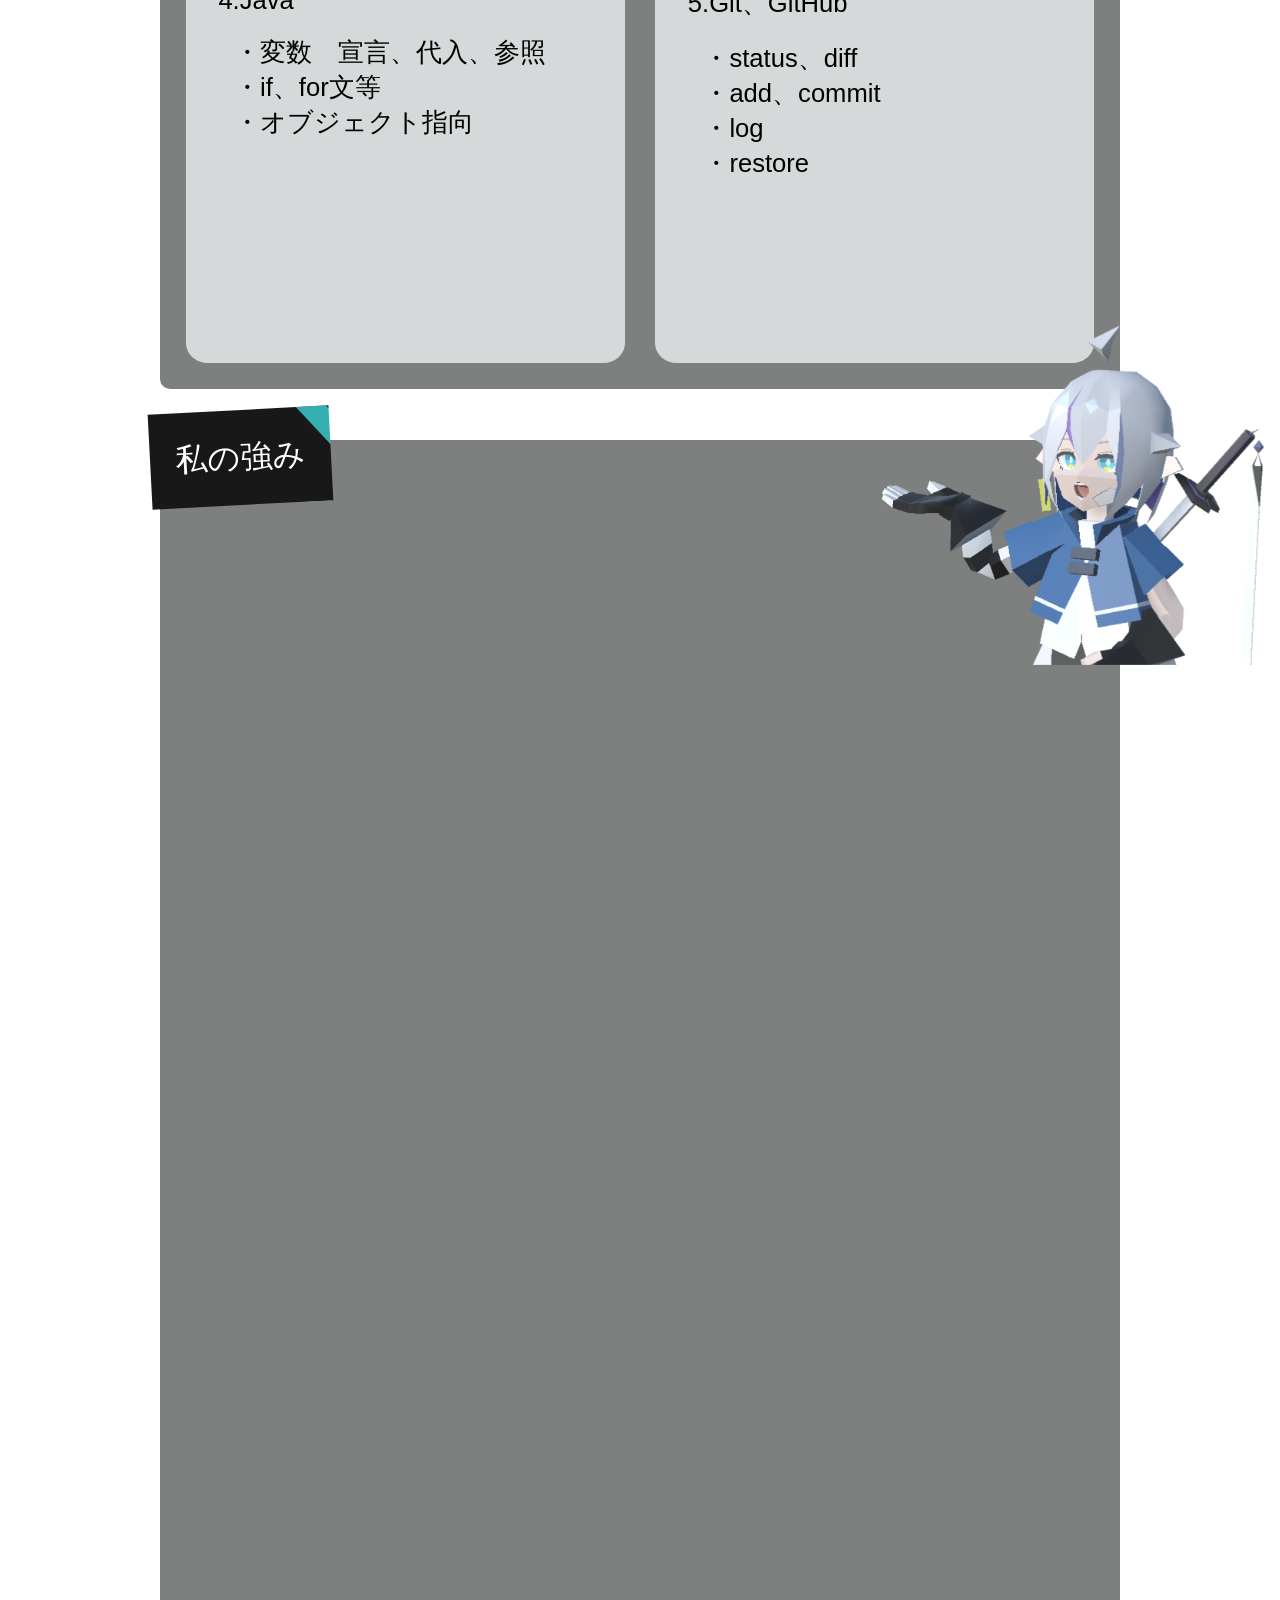
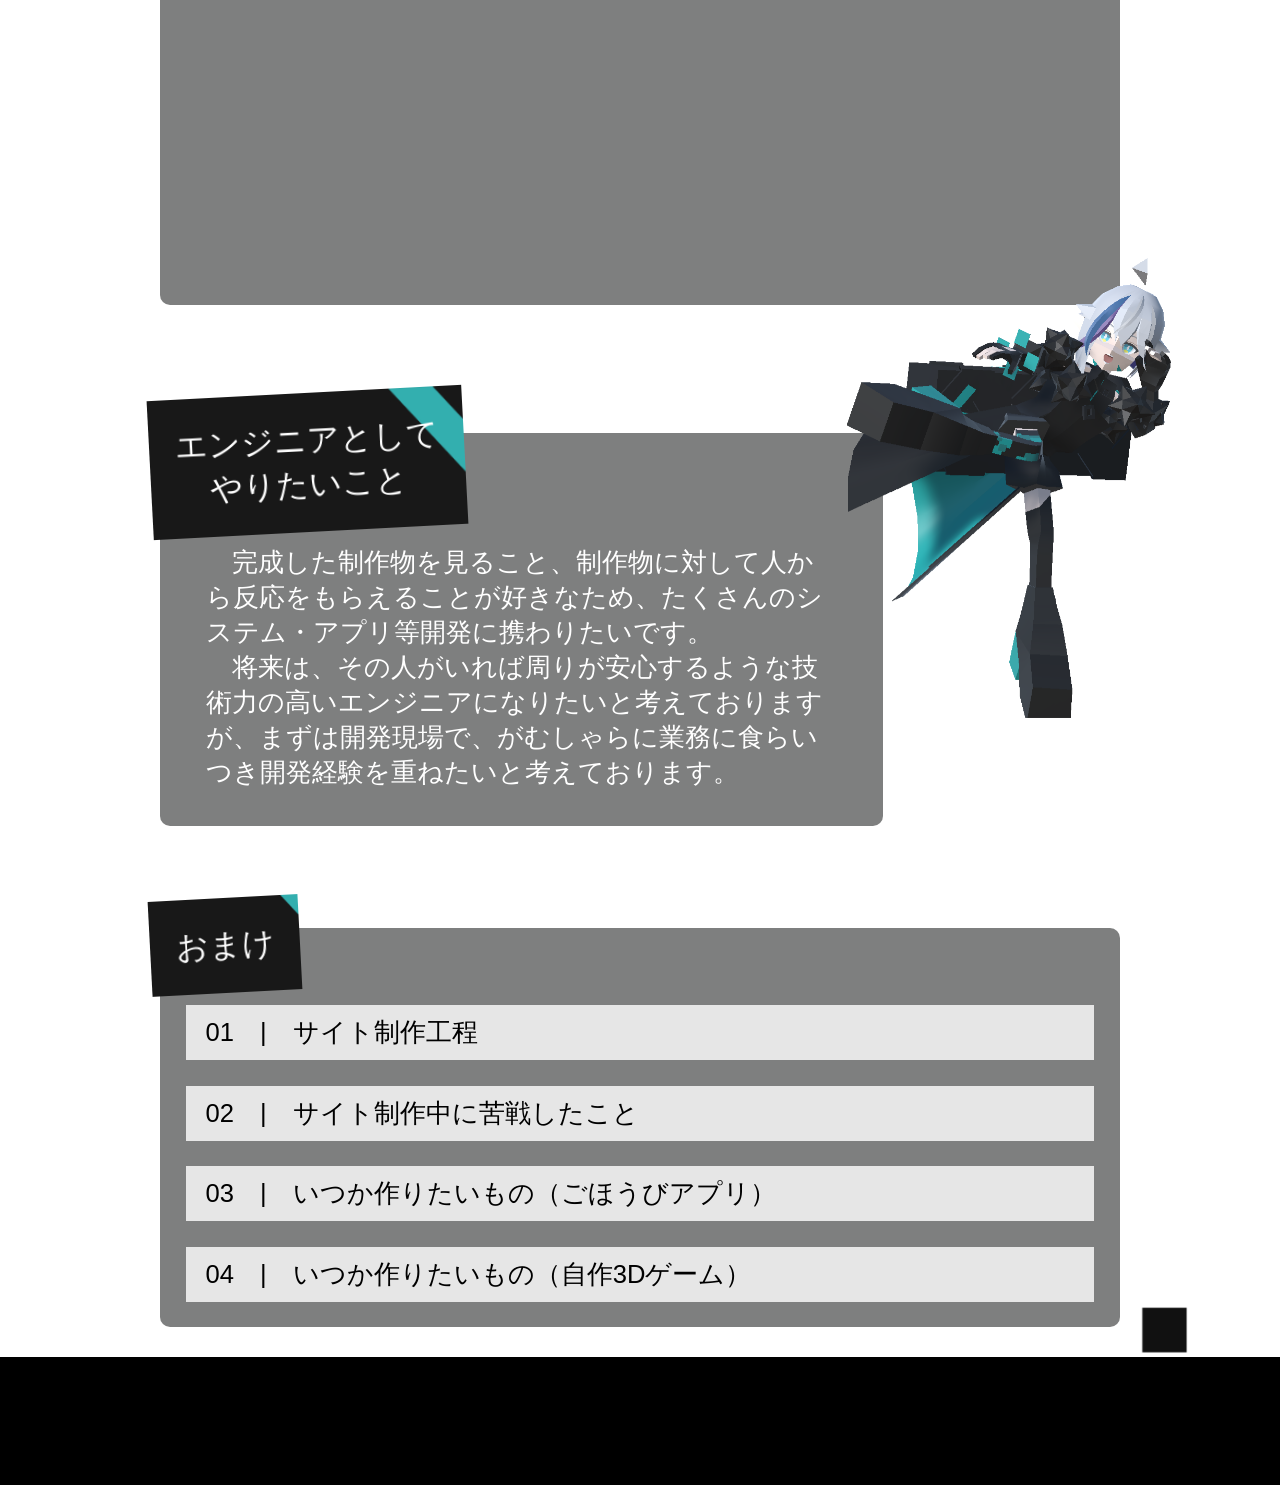
==== commit 21099a1d: "Add files via upload" ====
--- a/index.html
+++ b/index.html
@@ -66,18 +66,18 @@
                         <div class="sidebox-left">
                             <h3>① 勤勉</h3>
                                 <p>　毎日勉強する習慣がついています。<br>
-                                　平日のルーティン：朝２時間、昼休み、夜２～３時間は勉強・Web制作</br>
-                                　入社後も新しい言語を使用した開発及びバックエンドエンジニアの勉強を継続</p>
+                                　平日のルーティン：朝２時間、昼休み、夜２～３時間は勉強</br>
+                                　入社後も新しい言語を使用した開発及び勉強を継続</p>
                         </div>
                         <div class="sidebox-right">
                             <h3>② 自己解決力・仮説検証力</h3>
                                 <p>　すぐ人に聞くのではなく、まずは自分で考え、違う角度からアプローチする等して解決</p>
-                                <p>　なお、納期等の関係から、一人で考え続けることが適切でない場合は、すぐに相談するというように、ケースバイケースで柔軟に対応したいと考えております。</p>
+                                <p>　なお、納期等の関係から、一人で考え続けることが適切でない場合は、すぐに相談するというように、柔軟に対応したいと考えております。</p>
                         </div>
                         <div class="sidebox-left">
                             <h3>③ コミュニケーション能力</h3>
-                                <p>　公務員は半年おきに異動があるため、頻繁にメンバーが変わりますが、話しやすい雰囲気作りや適度な雑談を通し、互いに仕事をしやすい環境作りを意識</p>
-                                <p>　連絡手段は、電話対応・メール連絡のため、これらは問題なく実施可能できます</p>
+                                <p>　公務員は半年おきに異動があるため、頻繁にメンバーが変わりますが、話しやすい雰囲気作りや適度な雑談を通し、互いに仕事がしやすい環境作りを意識</p>
+                                <p>　連絡手段は、電話・メール連絡のため、これらは問題なく実施可能できます</p>
                         </div>
                         <div class="sidebox-right">
                             <h3>④ 創造力・継続力</h3>
@@ -89,7 +89,7 @@
 
             <section id="Todo">
                 <h2>エンジニアとして<br>やりたいこと</h2>
-                    <h3>　ものを制作する過程、完成した制作物を見ることが好きなため、たくさんのシステム・アプリ等開発に携わりたいです。<br>
+                    <h3>　完成した制作物を見ること、制作物に対して人から反応をもらえることが好きなため、たくさんのシステム・アプリ等開発に携わりたいです。<br>
                         　将来は、その人がいれば周りが安心するような技術力の高いエンジニアになりたいと考えておりますが、まずは開発現場で、がむしゃらに業務に食らいつき開発経験を重ねたいと考えております。</h3>
                 <img src="img/kick.png" alt="">
             </section>
@@ -100,7 +100,7 @@
                         <div class="omakebox">
                                 <p>　初めにおおまかな構成図を作成したものの、完成したものは大きくかけ離れたものになっていたとか…<br>
                                 　サイトが完成した頃は、プログラミングの学習を始めて、約１か月が経過していましたが、
-                                できることが増えていく過程が楽しく、継続して学習できました。</p>
+                                できることが増えていく過程が楽しいため、継続して学習できました。</p>
                                 <img src="img/web.png" alt="">
                         </div>
                     <h3>02　|　サイト制作中に苦戦したこと</h3>
--- a/style.css
+++ b/style.css
@@ -483,7 +483,7 @@
             gap: clamp(1rem,2vw,3rem);
             justify-content: center;
             align-items: center;
-            background: linear-gradient(-150deg,var(--basecolor),rgba(218, 218, 218, 0.3));
+            background: linear-gradient(-150deg,var(--basecolor),rgba(218, 218, 218, 0.555));
             box-sizing: border-box;
 
 
@@ -610,8 +610,8 @@
             grid-template-rows: 150px 150px 150px;
             grid-template-areas: 
                 "A B"
-                "C E"
-                "D D"
+                "C D"
+                "E E"
             ;
 
             div{
@@ -647,5 +647,15 @@
                 height: 75%;
             }
         }
-}
-
+    
+    main #maincenter #Todo{
+        width: 100%;
+
+        img{
+            width: 30%;
+            top: clamp(-60%,5vw,-45%);
+            right: -8%;
+        }
+    }
+}
+
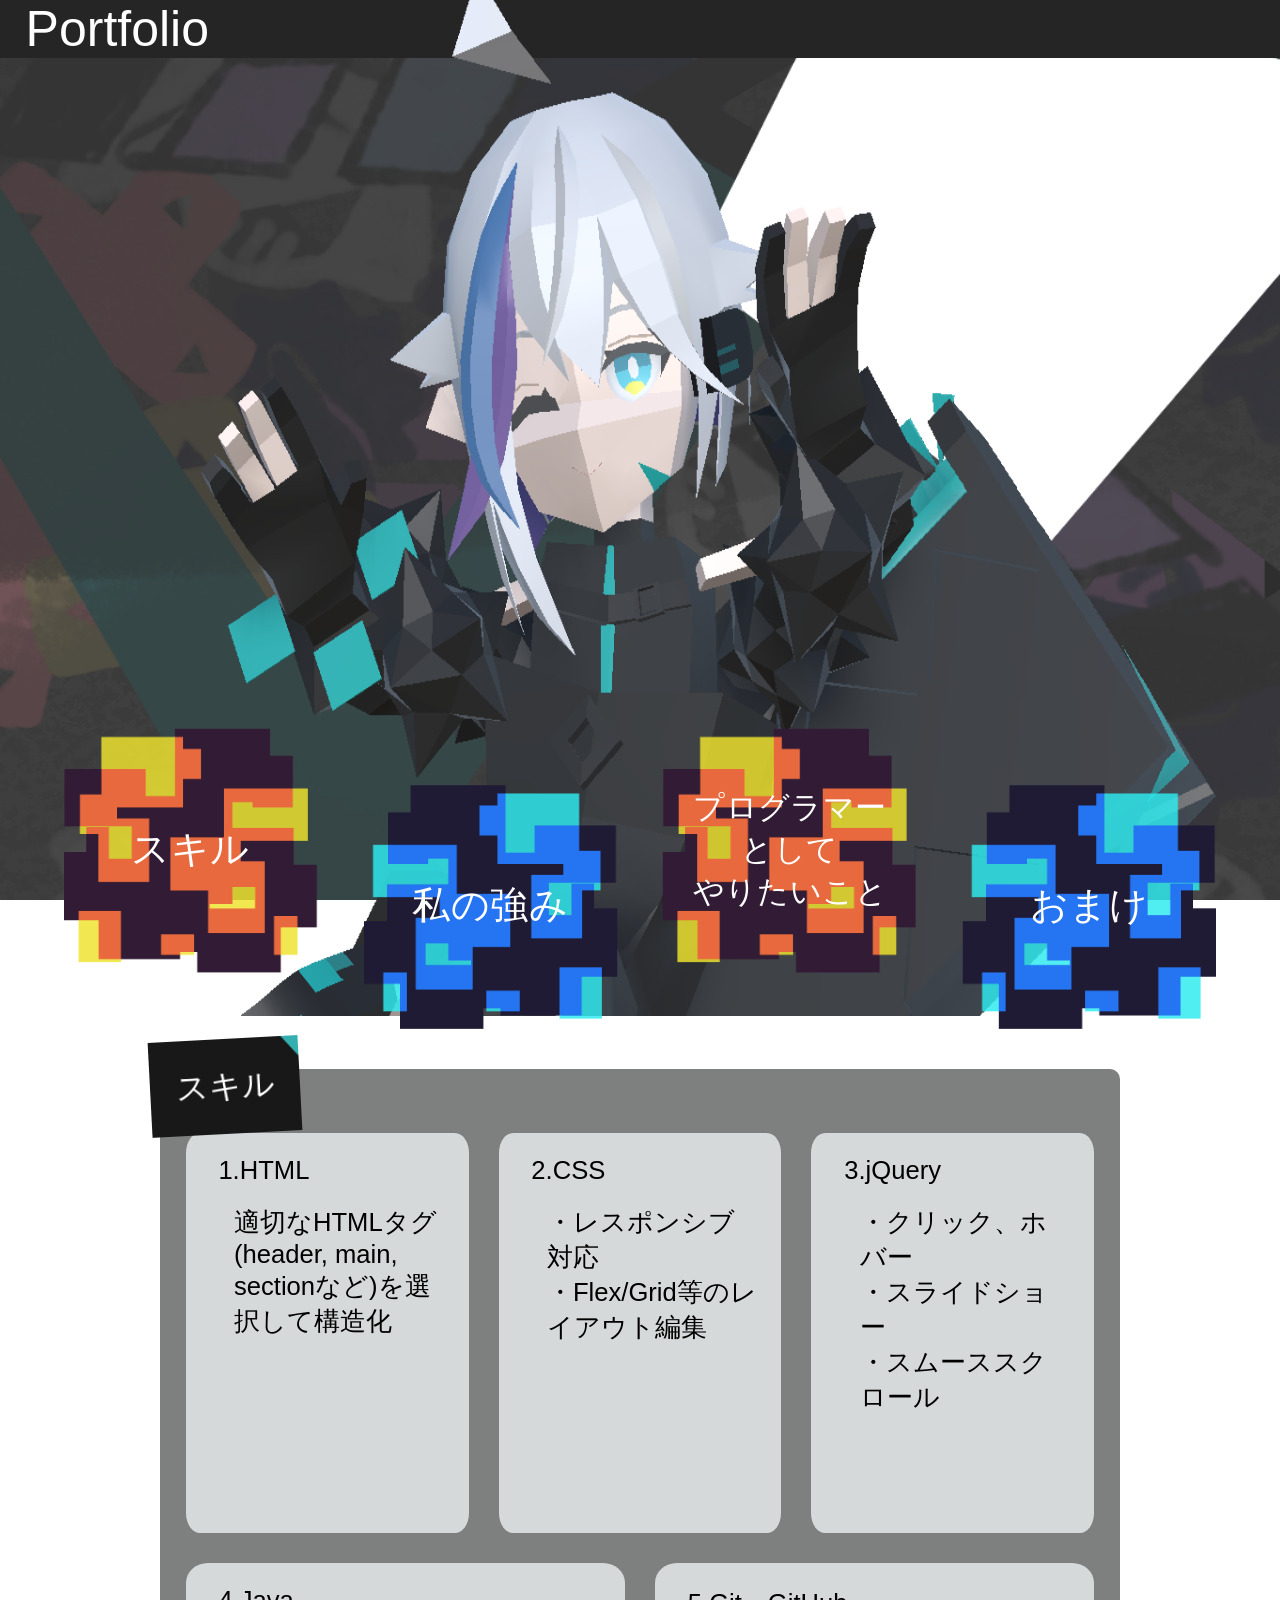
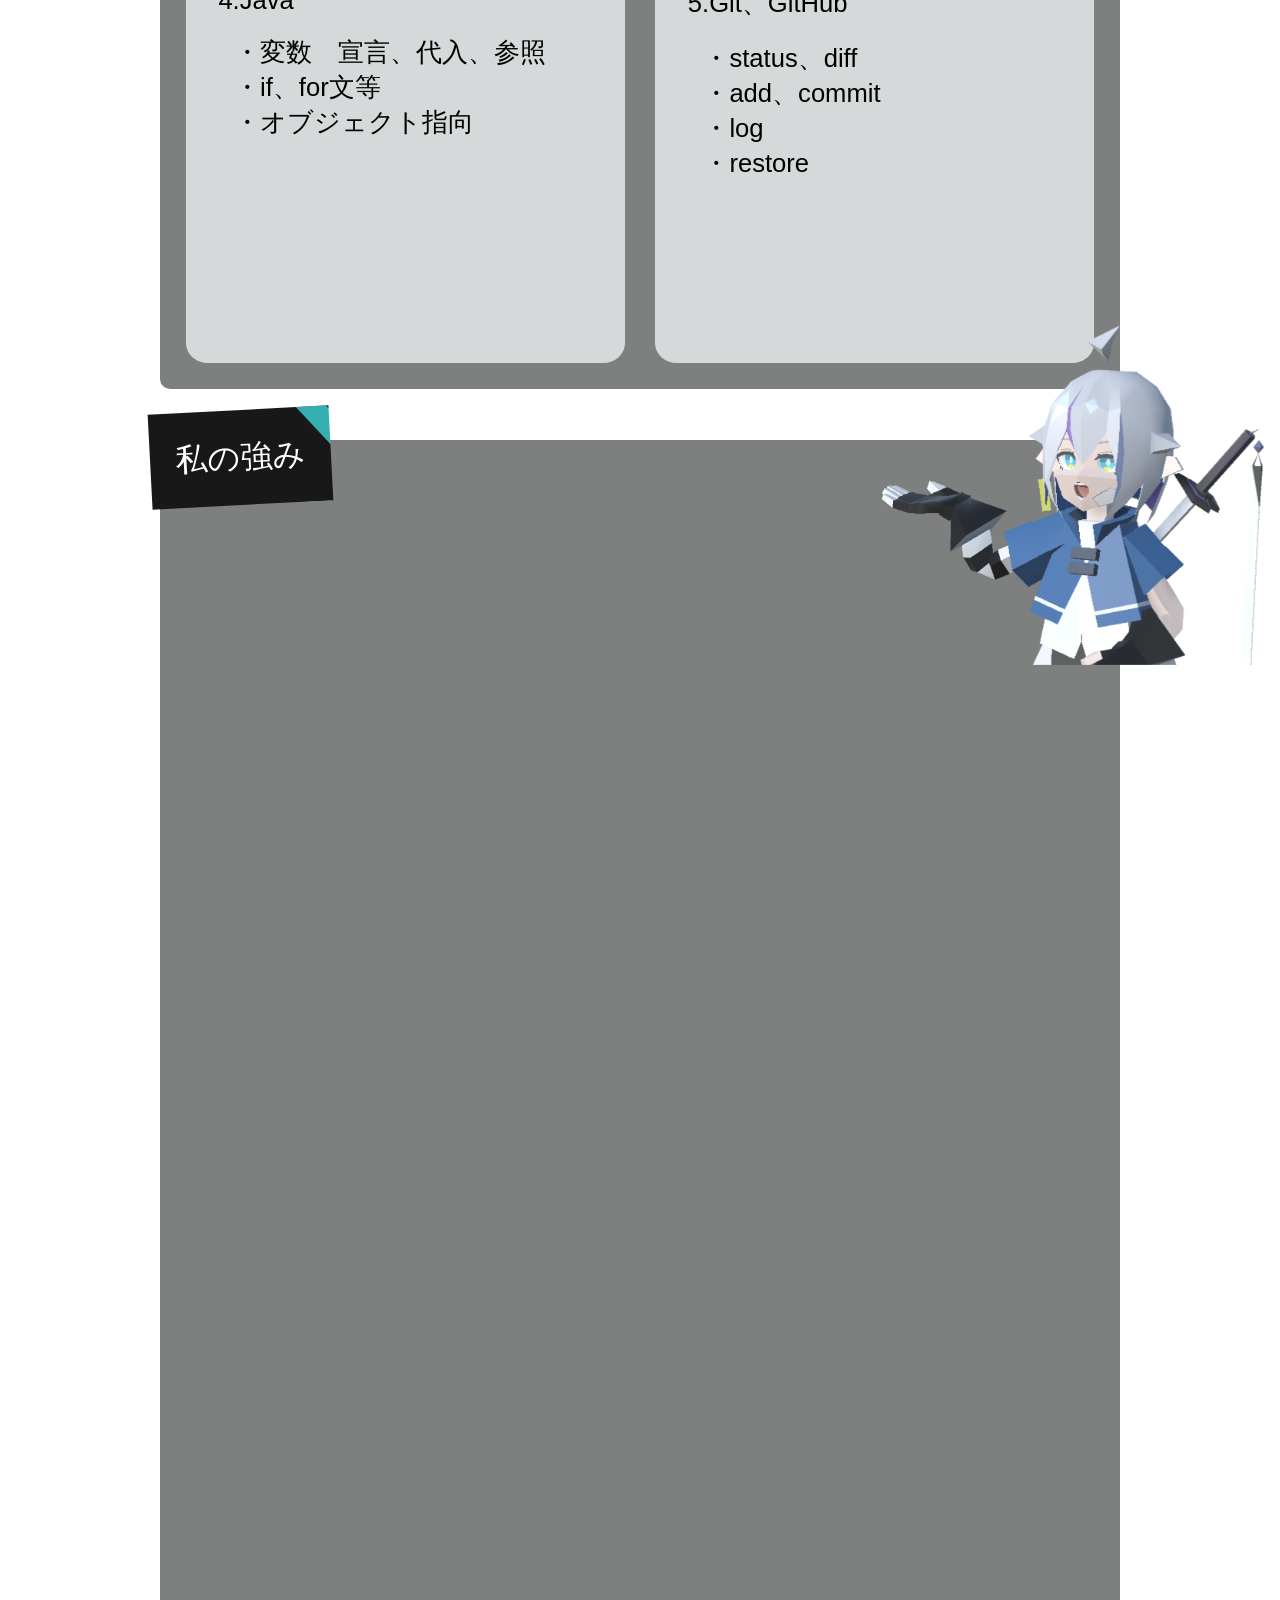
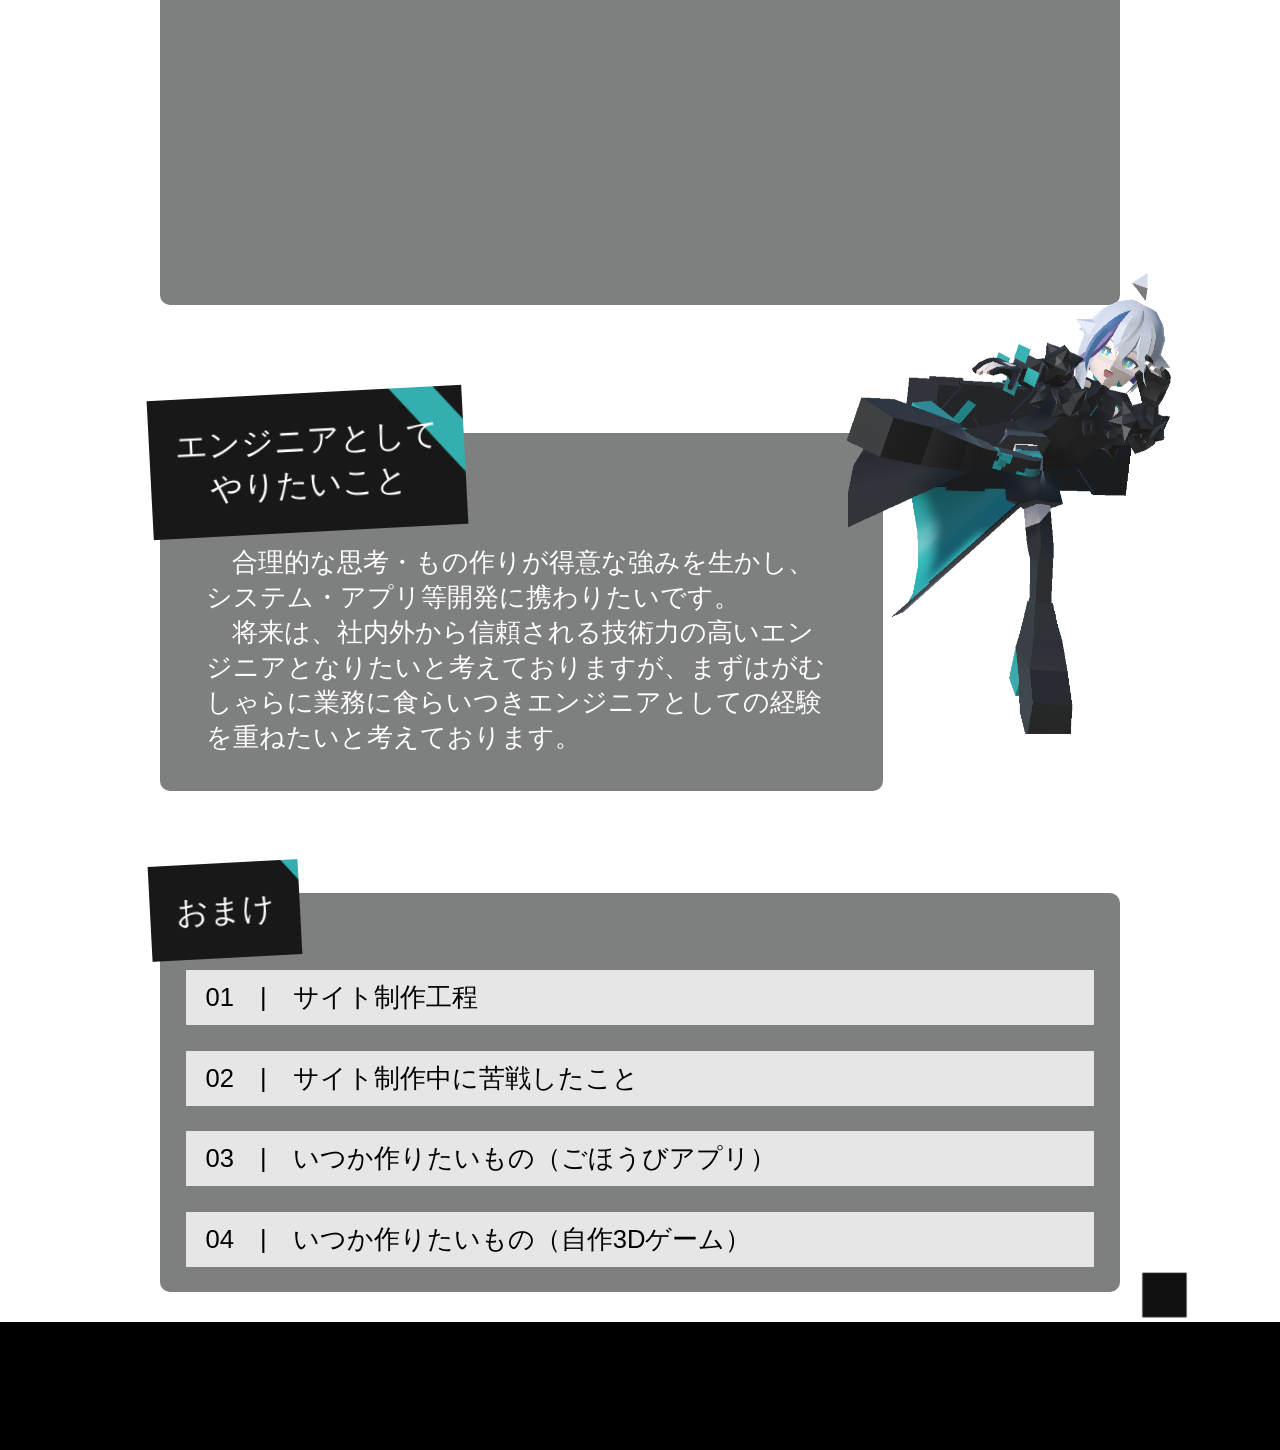
==== commit b530abb0: "Add files via upload" ====
--- a/index.html
+++ b/index.html
@@ -66,8 +66,8 @@
                         <div class="sidebox-left">
                             <h3>① 勤勉</h3>
                                 <p>　毎日勉強する習慣がついています。<br>
-                                　平日のルーティン：朝２時間、昼休み、夜２～３時間は勉強</br>
-                                　入社後も新しい言語を使用した開発及び勉強を継続</p>
+                                　平日のルーティン：朝、夜２時間ずつ勉強</br>
+                                　入社後も新しい言語を使用したアプリ開発や勉強を継続</p>
                         </div>
                         <div class="sidebox-right">
                             <h3>② 自己解決力・仮説検証力</h3>
@@ -77,20 +77,20 @@
                         <div class="sidebox-left">
                             <h3>③ コミュニケーション能力</h3>
                                 <p>　公務員は半年おきに異動があるため、頻繁にメンバーが変わりますが、話しやすい雰囲気作りや適度な雑談を通し、互いに仕事がしやすい環境作りを意識</p>
-                                <p>　連絡手段は、電話・メール連絡のため、これらは問題なく実施可能できます</p>
+                                <p>　連絡手段は、電話・メールのため、これらは問題なく実施できます。</p>
                         </div>
                         <div class="sidebox-right">
                             <h3>④ 創造力・継続力</h3>
                                 <p>　もの作りが趣味で、高校では、Photoshop、Illustrater、unityを使用してチームで作品作り<br>
-                                　現在も2D、3D、動画、Web制作を継続</p>
+                                　現在も2D、3D、動画、Web制作、アプリ開発を継続</p>
                         </div>
                     </div>
             </section>
 
             <section id="Todo">
                 <h2>エンジニアとして<br>やりたいこと</h2>
-                    <h3>　完成した制作物を見ること、制作物に対して人から反応をもらえることが好きなため、たくさんのシステム・アプリ等開発に携わりたいです。<br>
-                        　将来は、その人がいれば周りが安心するような技術力の高いエンジニアになりたいと考えておりますが、まずは開発現場で、がむしゃらに業務に食らいつき開発経験を重ねたいと考えております。</h3>
+                    <h3>　合理的な思考・もの作りが得意な強みを生かし、システム・アプリ等開発に携わりたいです。<br>
+                        　将来は、社内外から信頼される技術力の高いエンジニアとなりたいと考えておりますが、まずはがむしゃらに業務に食らいつきエンジニアとしての経験を重ねたいと考えております。</h3>
                 <img src="img/kick.png" alt="">
             </section>
 
